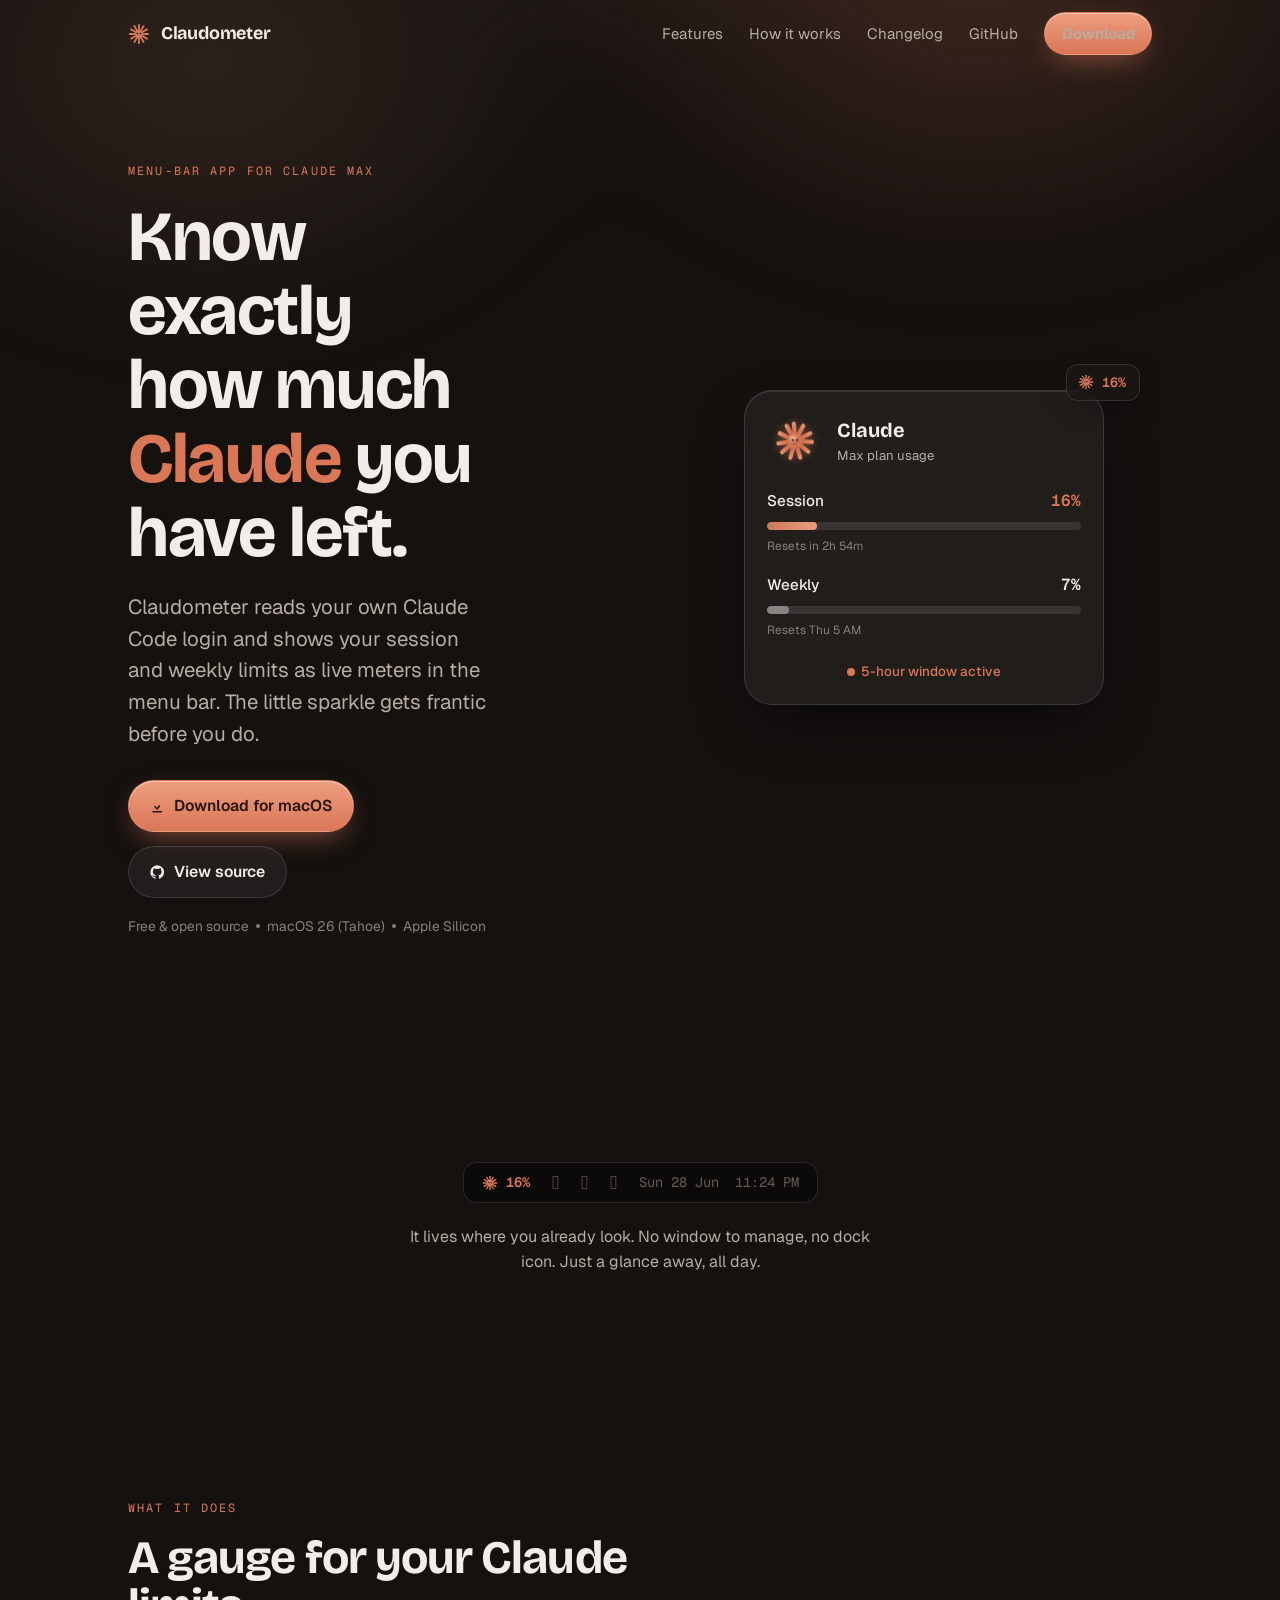
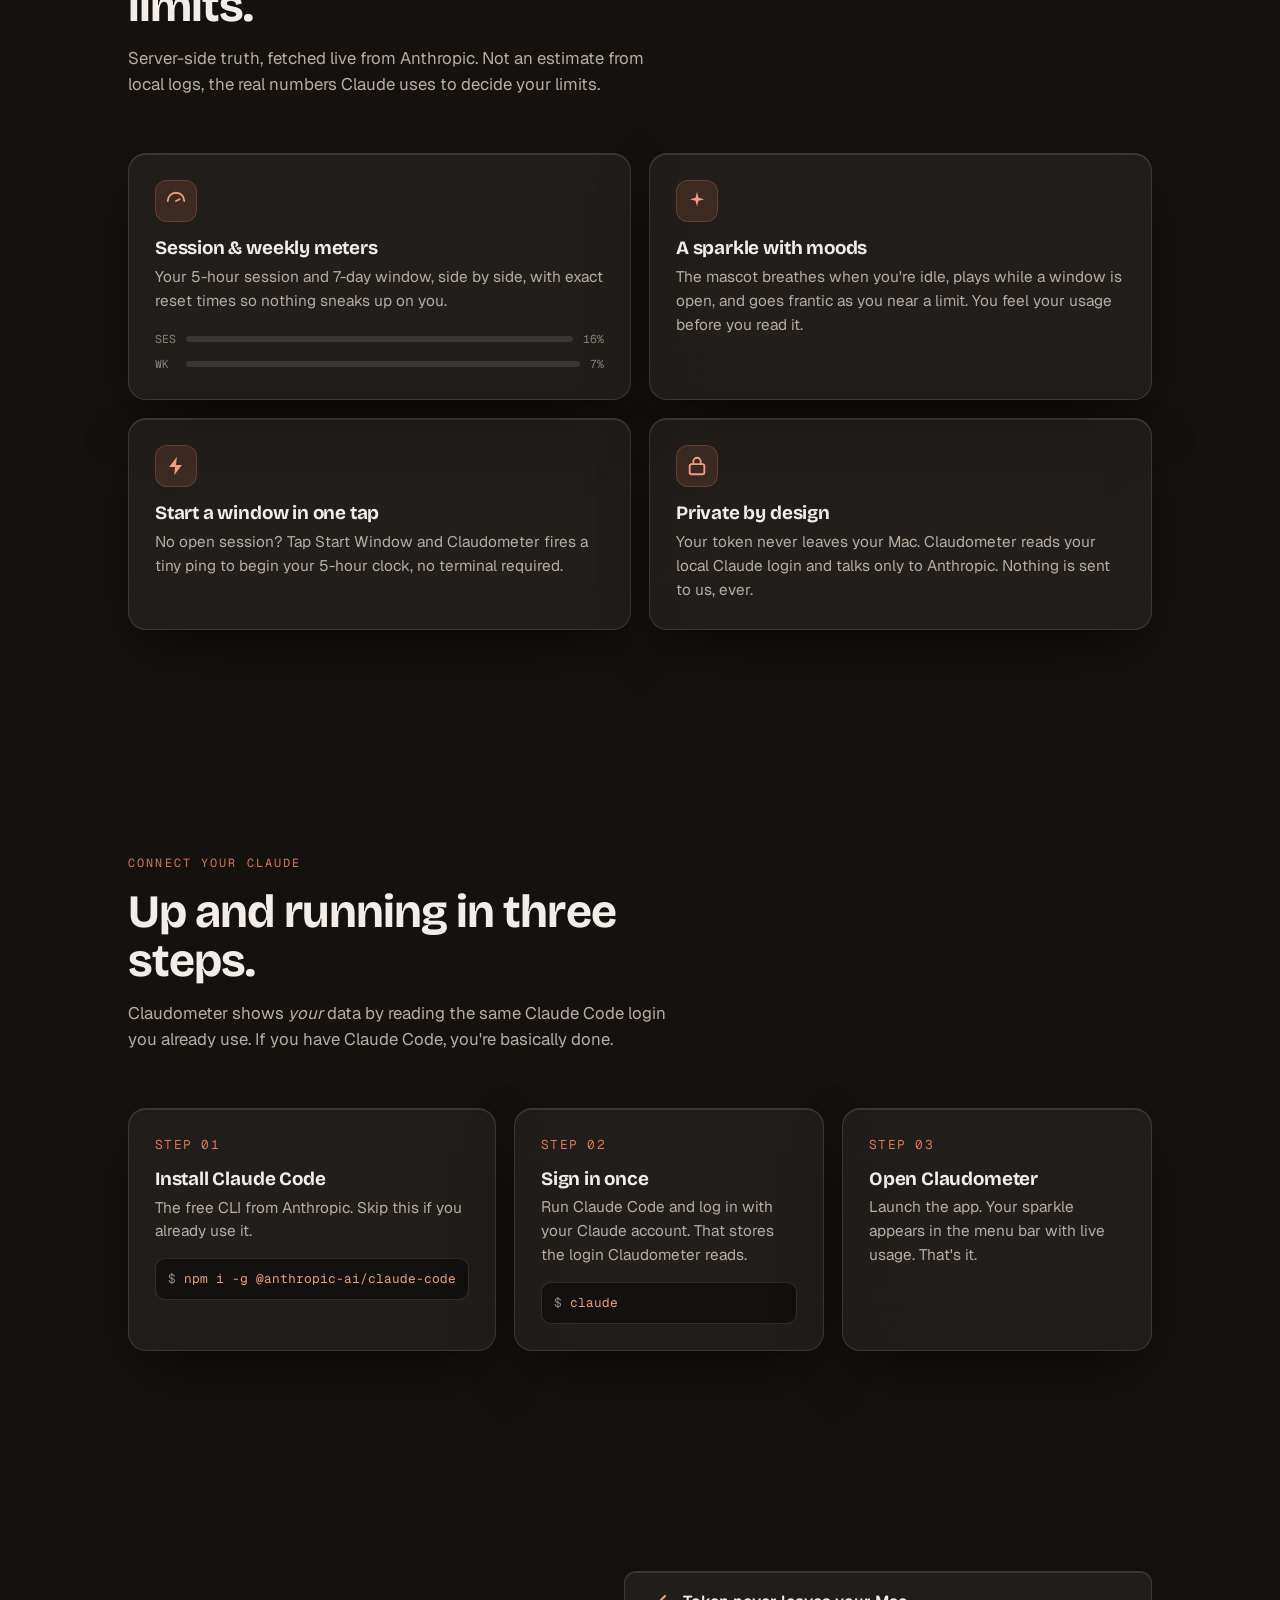
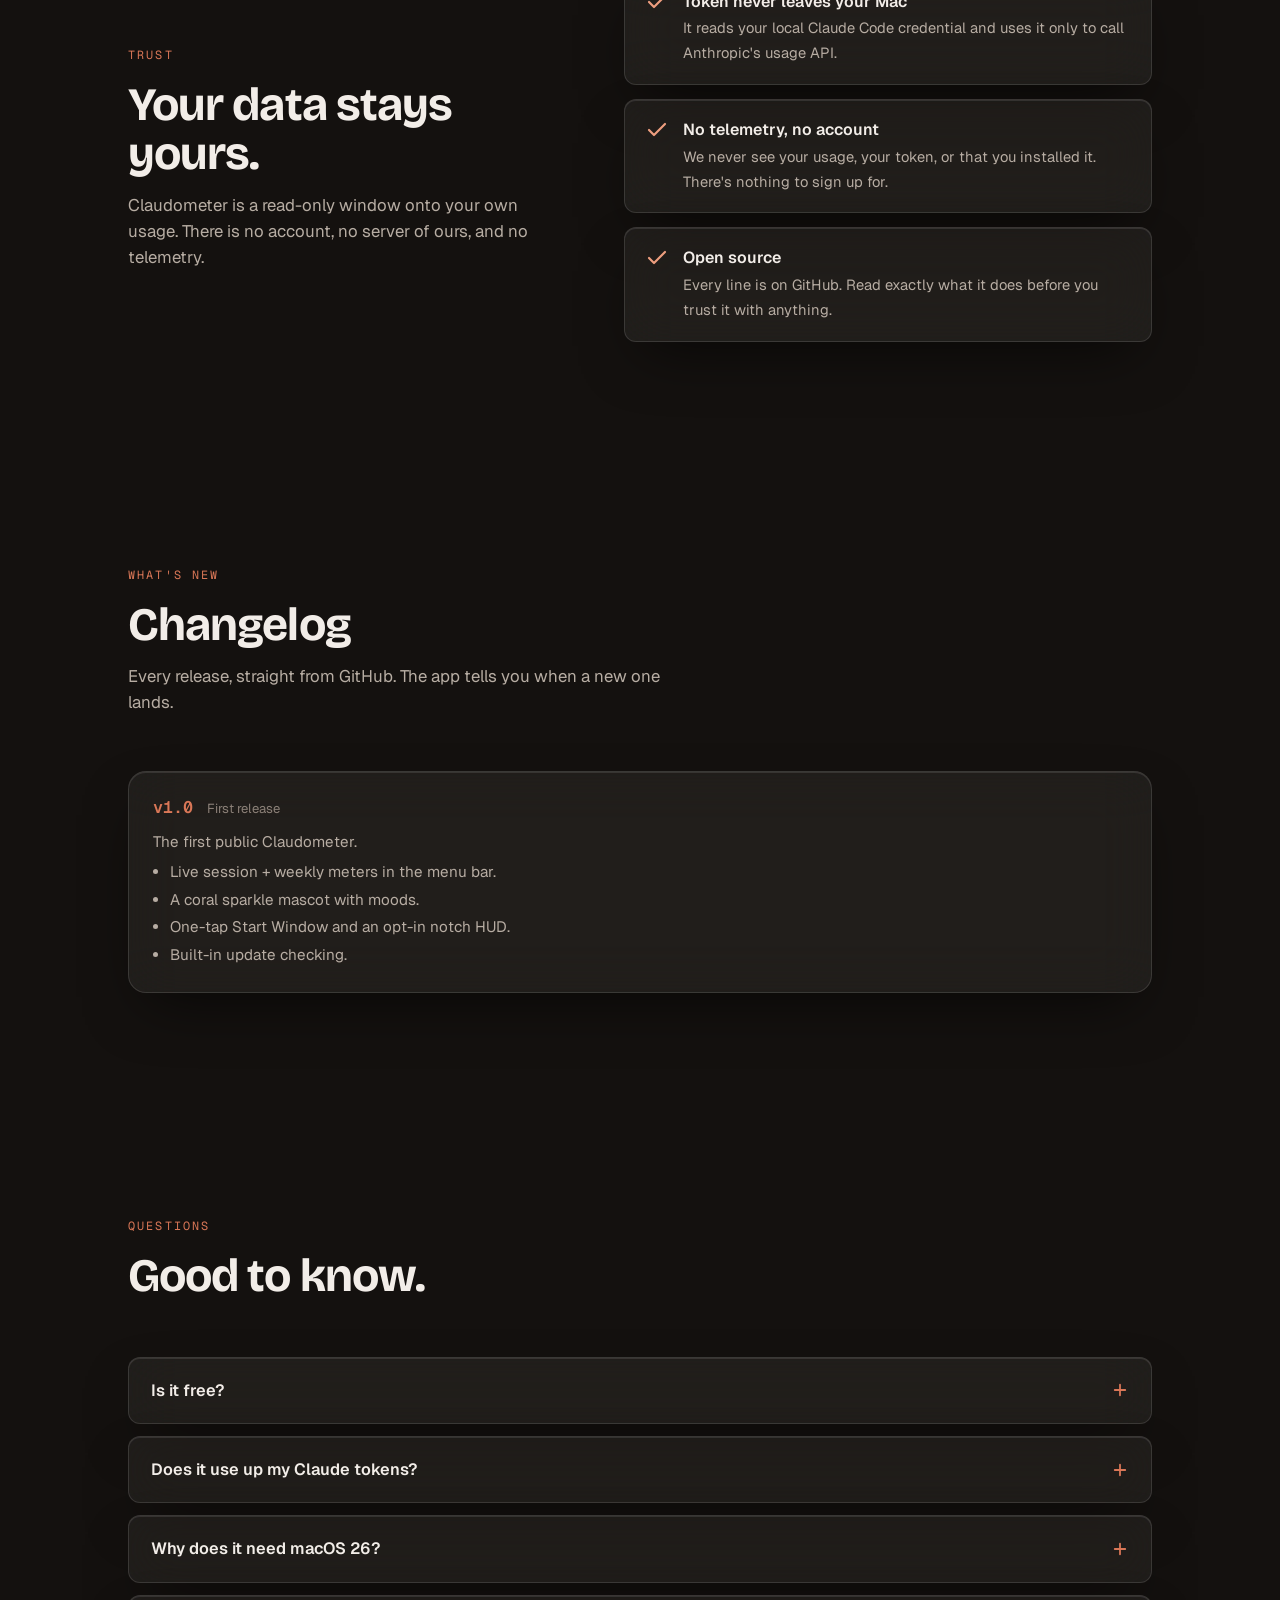
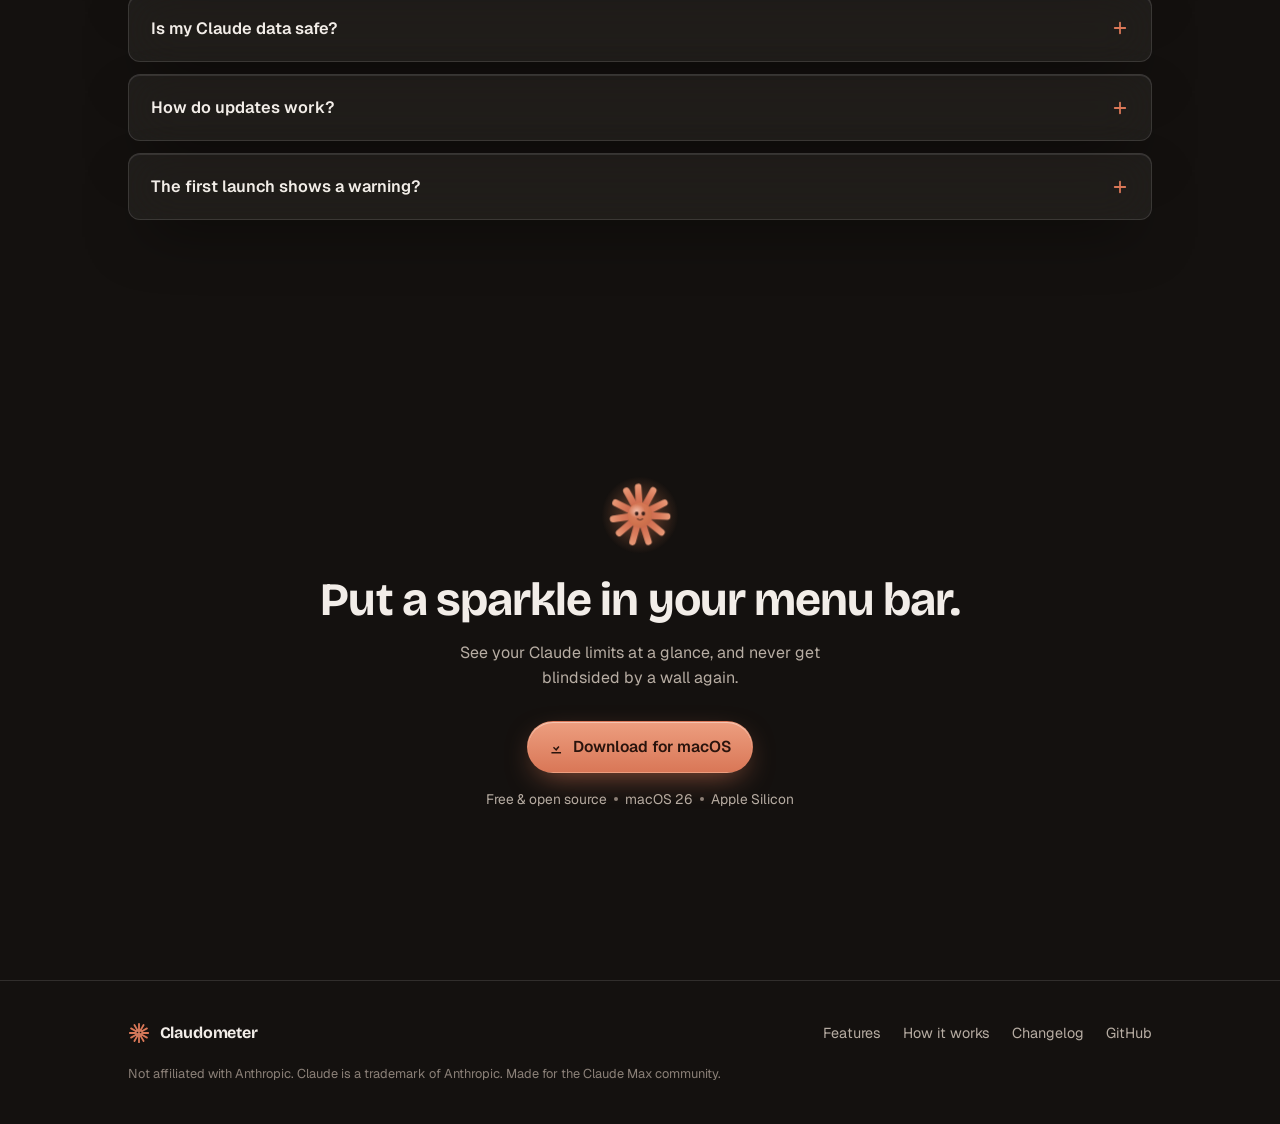
==== web/index.html @ 45d17abb "Rename to Claudometer + add ship pipeline, onboarding, updater, landing page Make the app shareable " ====
<!DOCTYPE html>
<html lang="en">
<head>
<meta charset="UTF-8" />
<meta name="viewport" content="width=device-width, initial-scale=1.0" />
<script>document.documentElement.classList.add('js');</script>
<title>Claudometer — your Claude usage, in the menu bar</title>
<meta name="description" content="Claudometer is a tiny macOS menu-bar app that shows your own Claude Max usage as live session and weekly meters, fronted by a friendly sparkle. Free and open source." />
<meta property="og:title" content="Claudometer — your Claude usage, in the menu bar" />
<meta property="og:description" content="A live gauge for your Claude Max limits, right in the menu bar. The little sparkle gets frantic before you do." />
<meta property="og:type" content="website" />
<meta name="theme-color" content="#14110f" />
<link rel="icon" href="favicon.svg" type="image/svg+xml" />
<link rel="preconnect" href="https://fonts.googleapis.com" />
<link rel="preconnect" href="https://fonts.gstatic.com" crossorigin />
<link href="https://fonts.googleapis.com/css2?family=Bricolage+Grotesque:opsz,wght@12..96,600;12..96,700;12..96,800&family=Geist:wght@400;500;600&family=Geist+Mono:wght@400;500;600&display=swap" rel="stylesheet" />
<link rel="stylesheet" href="styles.css" />
</head>
<body>

<!-- Sunburst mark, reused for brand + chips -->
<svg width="0" height="0" style="position:absolute" aria-hidden="true">
  <symbol id="spark" viewBox="0 0 24 24">
    <g stroke="#d97757" stroke-width="2" stroke-linecap="round">
      <line x1="16.2" y1="12" x2="22" y2="12"/><line x1="15.64" y1="14.1" x2="20.66" y2="17"/>
      <line x1="14.1" y1="15.64" x2="17" y2="20.66"/><line x1="12" y1="16.2" x2="12" y2="22"/>
      <line x1="9.9" y1="15.64" x2="7" y2="20.66"/><line x1="8.36" y1="14.1" x2="3.34" y2="17"/>
      <line x1="7.8" y1="12" x2="2" y2="12"/><line x1="8.36" y1="9.9" x2="3.34" y2="7"/>
      <line x1="9.9" y1="8.36" x2="7" y2="3.34"/><line x1="12" y1="7.8" x2="12" y2="2"/>
      <line x1="14.1" y1="8.36" x2="17" y2="3.34"/><line x1="15.64" y1="9.9" x2="20.66" y2="7"/>
    </g>
    <circle cx="12" cy="12" r="4.6" fill="#cc785c"/>
    <circle cx="10.3" cy="11.5" r="0.9" fill="#1a0f0a"/>
    <circle cx="13.7" cy="11.5" r="0.9" fill="#1a0f0a"/>
  </symbol>
</svg>

<div class="aurora" aria-hidden="true"></div>

<!-- ======================= NAV ======================= -->
<nav class="nav" id="nav">
  <div class="wrap">
    <a class="brand" href="#top"><svg class="spark"><use href="#spark"/></svg> Claudometer</a>
    <div class="nav-links">
      <a href="#features">Features</a>
      <a href="#connect">How it works</a>
      <a href="#changelog">Changelog</a>
      <a href="https://github.com/byosamah/claudometer">GitHub</a>
      <a class="btn btn-primary nav-cta" href="https://github.com/byosamah/claudometer/releases/latest/download/Claudometer.dmg">Download</a>
    </div>
  </div>
</nav>

<!-- ======================= HERO ======================= -->
<header class="hero" id="top">
  <div class="wrap">
    <div class="hero-copy">
      <span class="eyebrow">Menu-bar app for Claude Max</span>
      <h1>Know exactly how much <span class="accent">Claude</span> you have left.</h1>
      <p class="lead">Claudometer reads your own Claude Code login and shows your session and weekly limits as live meters in the menu bar. The little sparkle gets frantic before you do.</p>
      <div class="cta-row">
        <a class="btn btn-primary" href="https://github.com/byosamah/claudometer/releases/latest/download/Claudometer.dmg">
          <svg viewBox="0 0 24 24" fill="currentColor"><path d="M12 3v10.6l3.3-3.3 1.4 1.4L12 17.4l-4.7-4.7 1.4-1.4 3.3 3.3V3h2zM5 19h14v2H5z"/></svg>
          Download for macOS
        </a>
        <a class="btn btn-ghost" href="https://github.com/byosamah/claudometer">
          <svg viewBox="0 0 24 24" fill="currentColor"><path d="M12 2a10 10 0 00-3.16 19.49c.5.09.68-.22.68-.48v-1.7c-2.78.6-3.37-1.34-3.37-1.34-.45-1.16-1.11-1.47-1.11-1.47-.91-.62.07-.6.07-.6 1 .07 1.53 1.03 1.53 1.03.9 1.53 2.36 1.09 2.94.83.09-.65.35-1.09.63-1.34-2.22-.25-4.55-1.11-4.55-4.94 0-1.09.39-1.98 1.03-2.68-.1-.25-.45-1.27.1-2.65 0 0 .84-.27 2.75 1.02a9.5 9.5 0 015 0c1.91-1.29 2.75-1.02 2.75-1.02.55 1.38.2 2.4.1 2.65.64.7 1.03 1.59 1.03 2.68 0 3.84-2.34 4.69-4.57 4.94.36.31.68.92.68 1.85v2.74c0 .27.18.58.69.48A10 10 0 0012 2z"/></svg>
          View source
        </a>
      </div>
      <p class="req">Free &amp; open source <span class="dot"></span> macOS 26 (Tahoe) <span class="dot"></span> Apple Silicon</p>
    </div>

    <div class="hero-stage">
      <div class="menubar-chip">
        <svg class="spark"><use href="#spark"/></svg><span class="pct">16%</span>
      </div>
      <div class="panel glass" id="heroPanel">
        <div class="panel-head">
          <iframe class="mascot-frame" src="mascot.html" title="Claudometer mascot" scrolling="no" tabindex="-1"></iframe>
          <div>
            <div class="title">Claude</div>
            <div class="sub">Max plan usage</div>
          </div>
        </div>

        <div class="meter">
          <div class="meter-top"><span class="label">Session</span><span class="val coral tabular" data-count="16">0%</span></div>
          <div class="track"><div class="fill coral" data-fill="16"></div></div>
          <div class="reset">Resets in 2h 54m</div>
        </div>

        <div class="meter">
          <div class="meter-top"><span class="label">Weekly</span><span class="val tabular" data-count="7">0%</span></div>
          <div class="track"><div class="fill dim" data-fill="7"></div></div>
          <div class="reset">Resets Thu 5 AM</div>
        </div>

        <div class="window-active"><span class="pulse"></span> 5-hour window active</div>
      </div>
    </div>
  </div>
</header>

<!-- ======================= MENU-BAR SHOWCASE ======================= -->
<section class="band showcase">
  <div class="wrap reveal">
    <div class="fake-menubar">
      <span class="me"><svg class="spark"><use href="#spark"/></svg><span class="pct">16%</span></span>
      <span class="sysicon">􀙇</span><span class="sysicon">􀊥</span><span class="sysicon">􀋨</span><span class="sysicon">Sun 28 Jun&nbsp; 11:24 PM</span>
    </div>
    <p class="caption">It lives where you already look. No window to manage, no dock icon. Just a glance away, all day.</p>
  </div>
</section>

<!-- ======================= FEATURES ======================= -->
<section class="band" id="features">
  <div class="wrap">
    <div class="band-head reveal">
      <span class="eyebrow">What it does</span>
      <h2>A gauge for your Claude limits.</h2>
      <p>Server-side truth, fetched live from Anthropic. Not an estimate from local logs, the real numbers Claude uses to decide your limits.</p>
    </div>
    <div class="features-grid">
      <div class="feature glass reveal">
        <div class="ic"><svg viewBox="0 0 24 24" fill="none" stroke="currentColor" stroke-width="2" stroke-linecap="round"><path d="M3 12a9 9 0 1118 0"/><path d="M12 12l4-2"/></svg></div>
        <h3>Session &amp; weekly meters</h3>
        <p>Your 5-hour session and 7-day window, side by side, with exact reset times so nothing sneaks up on you.</p>
        <div class="mini-meters">
          <div class="mini-row"><span>SES</span><span class="mini-track"><span class="mini-fill" data-fill="16" style="background:linear-gradient(90deg,var(--coral),var(--peach))"></span></span><span>16%</span></div>
          <div class="mini-row"><span>WK&nbsp;</span><span class="mini-track"><span class="mini-fill" data-fill="7" style="background:rgba(255,255,255,0.4)"></span></span><span>7%</span></div>
        </div>
      </div>

      <div class="feature glass reveal">
        <div class="ic"><svg viewBox="0 0 24 24" fill="currentColor"><path d="M12 2l1.6 6.4L20 10l-6.4 1.6L12 18l-1.6-6.4L4 10l6.4-1.6z"/></svg></div>
        <h3>A sparkle with moods</h3>
        <p>The mascot breathes when you're idle, plays while a window is open, and goes frantic as you near a limit. You feel your usage before you read it.</p>
      </div>

      <div class="feature glass reveal">
        <div class="ic"><svg viewBox="0 0 24 24" fill="currentColor"><path d="M13 2L4.5 13H11l-1 9 8.5-11H12z"/></svg></div>
        <h3>Start a window in one tap</h3>
        <p>No open session? Tap Start Window and Claudometer fires a tiny ping to begin your 5-hour clock, no terminal required.</p>
      </div>

      <div class="feature glass reveal">
        <div class="ic"><svg viewBox="0 0 24 24" fill="none" stroke="currentColor" stroke-width="2" stroke-linecap="round" stroke-linejoin="round"><rect x="4" y="10" width="16" height="11" rx="2"/><path d="M8 10V7a4 4 0 018 0v3"/></svg></div>
        <h3>Private by design</h3>
        <p>Your token never leaves your Mac. Claudometer reads your local Claude login and talks only to Anthropic. Nothing is sent to us, ever.</p>
      </div>
    </div>
  </div>
</section>

<!-- ======================= HOW TO CONNECT ======================= -->
<section class="band" id="connect">
  <div class="wrap">
    <div class="band-head reveal">
      <span class="eyebrow">Connect your Claude</span>
      <h2>Up and running in three steps.</h2>
      <p>Claudometer shows <em>your</em> data by reading the same Claude Code login you already use. If you have Claude Code, you're basically done.</p>
    </div>
    <div class="steps">
      <div class="step glass reveal">
        <div class="num">STEP 01</div>
        <h3>Install Claude Code</h3>
        <p>The free CLI from Anthropic. Skip this if you already use it.</p>
        <code class="cmd"><span class="prompt">$ </span>npm i -g @anthropic-ai/claude-code</code>
      </div>
      <div class="step glass reveal">
        <div class="num">STEP 02</div>
        <h3>Sign in once</h3>
        <p>Run Claude Code and log in with your Claude account. That stores the login Claudometer reads.</p>
        <code class="cmd"><span class="prompt">$ </span>claude</code>
      </div>
      <div class="step glass reveal">
        <div class="num">STEP 03</div>
        <h3>Open Claudometer</h3>
        <p>Launch the app. Your sparkle appears in the menu bar with live usage. That's it.</p>
      </div>
    </div>
  </div>
</section>

<!-- ======================= PRIVACY ======================= -->
<section class="band privacy">
  <div class="wrap">
    <div class="band-head reveal" style="margin-bottom:0">
      <span class="eyebrow">Trust</span>
      <h2>Your data stays yours.</h2>
      <p>Claudometer is a read-only window onto your own usage. There is no account, no server of ours, and no telemetry.</p>
    </div>
    <div class="privacy-facts reveal">
      <div class="fact glass">
        <svg class="check" viewBox="0 0 24 24" fill="none" stroke="currentColor" stroke-width="2.2" stroke-linecap="round" stroke-linejoin="round"><path d="M20 6L9 17l-5-5"/></svg>
        <div><strong>Token never leaves your Mac</strong><span>It reads your local Claude Code credential and uses it only to call Anthropic's usage API.</span></div>
      </div>
      <div class="fact glass">
        <svg class="check" viewBox="0 0 24 24" fill="none" stroke="currentColor" stroke-width="2.2" stroke-linecap="round" stroke-linejoin="round"><path d="M20 6L9 17l-5-5"/></svg>
        <div><strong>No telemetry, no account</strong><span>We never see your usage, your token, or that you installed it. There's nothing to sign up for.</span></div>
      </div>
      <div class="fact glass">
        <svg class="check" viewBox="0 0 24 24" fill="none" stroke="currentColor" stroke-width="2.2" stroke-linecap="round" stroke-linejoin="round"><path d="M20 6L9 17l-5-5"/></svg>
        <div><strong>Open source</strong><span>Every line is on GitHub. Read exactly what it does before you trust it with anything.</span></div>
      </div>
    </div>
  </div>
</section>

<!-- ======================= CHANGELOG ======================= -->
<section class="band" id="changelog">
  <div class="wrap">
    <div class="band-head reveal">
      <span class="eyebrow">What's new</span>
      <h2>Changelog</h2>
      <p>Every release, straight from GitHub. The app tells you when a new one lands.</p>
    </div>
    <div class="changelog-list reveal" id="changelog-list">
      <!-- Populated from the GitHub Releases API; static fallback below. -->
      <div class="release glass">
        <div class="release-top"><span class="tag">v1.0</span><span class="date">First release</span></div>
        <div class="body">
          The first public Claudometer.
          <ul>
            <li>Live session + weekly meters in the menu bar.</li>
            <li>A coral sparkle mascot with moods.</li>
            <li>One-tap Start Window and an opt-in notch HUD.</li>
            <li>Built-in update checking.</li>
          </ul>
        </div>
      </div>
    </div>
  </div>
</section>

<!-- ======================= FAQ ======================= -->
<section class="band">
  <div class="wrap">
    <div class="band-head reveal">
      <span class="eyebrow">Questions</span>
      <h2>Good to know.</h2>
    </div>
    <div class="faq-list reveal">
      <details class="faq glass"><summary>Is it free?<svg class="plus" viewBox="0 0 24 24" fill="none" stroke="currentColor" stroke-width="2.4" stroke-linecap="round"><path d="M12 5v14M5 12h14"/></svg></summary><div class="ans">Yes. Claudometer is free and open source. You only need an active Claude Max plan to have usage worth watching.</div></details>
      <details class="faq glass"><summary>Does it use up my Claude tokens?<svg class="plus" viewBox="0 0 24 24" fill="none" stroke="currentColor" stroke-width="2.4" stroke-linecap="round"><path d="M12 5v14M5 12h14"/></svg></summary><div class="ans">No. Reading your usage costs nothing. The optional Start Window button sends one tiny <code>haiku</code> ping to open a session, and that's the only time it touches your quota, only when you ask.</div></details>
      <details class="faq glass"><summary>Why does it need macOS 26?<svg class="plus" viewBox="0 0 24 24" fill="none" stroke="currentColor" stroke-width="2.4" stroke-linecap="round"><path d="M12 5v14M5 12h14"/></svg></summary><div class="ans">The interface is built on Tahoe's Liquid Glass. That material only exists on macOS 26 and newer, on Apple Silicon.</div></details>
      <details class="faq glass"><summary>Is my Claude data safe?<svg class="plus" viewBox="0 0 24 24" fill="none" stroke="currentColor" stroke-width="2.4" stroke-linecap="round"><path d="M12 5v14M5 12h14"/></svg></summary><div class="ans">Your token stays on your Mac and is used only to call Anthropic's own usage API. Claudometer has no server and collects nothing. The source is public so you can verify it.</div></details>
      <details class="faq glass"><summary>How do updates work?<svg class="plus" viewBox="0 0 24 24" fill="none" stroke="currentColor" stroke-width="2.4" stroke-linecap="round"><path d="M12 5v14M5 12h14"/></svg></summary><div class="ans">The app checks for a newer version on launch and from its menu. When one is out, it shows "Update available" and links you here to download it.</div></details>
      <details class="faq glass"><summary>The first launch shows a warning?<svg class="plus" viewBox="0 0 24 24" fill="none" stroke="currentColor" stroke-width="2.4" stroke-linecap="round"><path d="M12 5v14M5 12h14"/></svg></summary><div class="ans">During early access the build isn't notarized yet, so macOS asks you to confirm. Right-click the app and choose <code>Open</code> once, and you're set. Signed builds are coming.</div></details>
    </div>
  </div>
</section>

<!-- ======================= FINAL CTA ======================= -->
<section class="final">
  <div class="wrap reveal">
    <iframe class="mascot-frame" src="mascot.html" title="Claudometer mascot" scrolling="no" tabindex="-1"></iframe>
    <h2>Put a sparkle in your menu bar.</h2>
    <p>See your Claude limits at a glance, and never get blindsided by a wall again.</p>
    <a class="btn btn-primary" href="https://github.com/byosamah/claudometer/releases/latest/download/Claudometer.dmg">
      <svg viewBox="0 0 24 24" fill="currentColor"><path d="M12 3v10.6l3.3-3.3 1.4 1.4L12 17.4l-4.7-4.7 1.4-1.4 3.3 3.3V3h2zM5 19h14v2H5z"/></svg>
      Download for macOS
    </a>
    <p class="req" style="justify-content:center;margin-top:16px">Free &amp; open source <span class="dot"></span> macOS 26 <span class="dot"></span> Apple Silicon</p>
  </div>
</section>

<!-- ======================= FOOTER ======================= -->
<footer class="footer">
  <div class="wrap">
    <a class="brand" href="#top"><svg class="spark"><use href="#spark"/></svg> Claudometer</a>
    <div class="footer-links">
      <a href="#features">Features</a>
      <a href="#connect">How it works</a>
      <a href="#changelog">Changelog</a>
      <a href="https://github.com/byosamah/claudometer">GitHub</a>
    </div>
    <p class="note">Not affiliated with Anthropic. Claude is a trademark of Anthropic. Made for the Claude Max community.</p>
  </div>
</footer>

<script src="vendor/gsap.min.js"></script>
<script src="main.js"></script>
</body>
</html>
---- web/styles.css ----
/* ============================================================================
   Claudometer landing page
   Dark Liquid Glass. Warm charcoal base + coral aurora. The product's own
   material (frosted glass) and mascot, on the web.
   ========================================================================== */

:root {
  /* Color: warm charcoal, NOT pure black, with the app's coral severity ramp. */
  --ink:        #14110f;   /* base */
  --ink-1:      #1b1714;   /* raised */
  --ink-2:      #241e1a;   /* raised-er */
  --coral:      #cc785c;   /* brand body color */
  --coral-bright:#d97757;
  --peach:      #ed9e7f;   /* glow highlight */
  --amber:      #e8a33e;   /* severity warn */
  --red:        #d94a3f;   /* severity danger */
  --paper:      #f2ede8;   /* primary text on dark */
  --paper-dim:  #b7ada3;   /* secondary text */
  --paper-faint:#8b8078;   /* tertiary text */

  /* Glass */
  --glass-bg:     rgba(255, 255, 255, 0.055);
  --glass-bg-2:   rgba(255, 255, 255, 0.085);
  --glass-stroke: rgba(255, 255, 255, 0.12);
  --glass-stroke-strong: rgba(255, 255, 255, 0.20);
  --glass-shadow: 0 24px 60px -20px rgba(0, 0, 0, 0.65);

  /* Type */
  --display: "Bricolage Grotesque", -apple-system, system-ui, sans-serif;
  --body: -apple-system, "Geist", system-ui, "Segoe UI", sans-serif;
  --mono: "Geist Mono", ui-monospace, "SF Mono", "JetBrains Mono", monospace;

  --radius-lg: 28px;
  --radius-md: 18px;
  --radius-sm: 12px;

  --maxw: 1120px;
  --gutter: clamp(20px, 5vw, 48px);
}

* { box-sizing: border-box; margin: 0; padding: 0; }

html { scroll-behavior: smooth; -webkit-text-size-adjust: 100%; }
@media (prefers-reduced-motion: reduce) {
  html { scroll-behavior: auto; }
  *, *::before, *::after { animation-duration: 0.001ms !important; animation-iteration-count: 1 !important; transition-duration: 0.001ms !important; }
}

body {
  font-family: var(--body);
  background: var(--ink);
  color: var(--paper);
  line-height: 1.55;
  -webkit-font-smoothing: antialiased;
  text-rendering: optimizeLegibility;
  overflow-x: hidden;
}

/* The ambient coral aurora that warms the whole dark canvas. */
.aurora {
  position: fixed;
  inset: -20% -10% auto -10%;
  height: 90vh;
  z-index: 0;
  pointer-events: none;
  filter: blur(60px);
  opacity: 0.55;
  background:
    radial-gradient(40% 55% at 72% 18%, rgba(217, 119, 87, 0.42), transparent 70%),
    radial-gradient(36% 48% at 22% 30%, rgba(237, 158, 127, 0.26), transparent 72%),
    radial-gradient(30% 40% at 50% 0%, rgba(204, 120, 92, 0.30), transparent 70%);
  animation: drift 22s ease-in-out infinite alternate;
}
@keyframes drift {
  from { transform: translate3d(-2%, 0, 0) scale(1); }
  to   { transform: translate3d(3%, 2%, 0) scale(1.08); }
}

a { color: inherit; text-decoration: none; }

.wrap { width: 100%; max-width: var(--maxw); margin-inline: auto; padding-inline: var(--gutter); position: relative; z-index: 1; }

/* ---- Glass primitive ---------------------------------------------------- */
.glass {
  background: var(--glass-bg);
  border: 1px solid var(--glass-stroke);
  border-radius: var(--radius-md);
  backdrop-filter: blur(26px) saturate(1.5);
  -webkit-backdrop-filter: blur(26px) saturate(1.5);
  box-shadow: var(--glass-shadow), inset 0 1px 0 rgba(255, 255, 255, 0.10);
}

/* ---- Type scale --------------------------------------------------------- */
.eyebrow {
  font-family: var(--mono);
  font-size: 0.74rem;
  letter-spacing: 0.18em;
  text-transform: uppercase;
  color: var(--coral-bright);
}
h1, h2, h3 { font-family: var(--display); font-weight: 700; line-height: 1.05; letter-spacing: -0.02em; }
h1 { font-size: clamp(2.5rem, 6vw, 4.4rem); }
h2 { font-size: clamp(1.9rem, 4vw, 2.9rem); }
h3 { font-size: 1.18rem; letter-spacing: -0.01em; }
.lead { font-size: clamp(1.05rem, 1.6vw, 1.28rem); color: var(--paper-dim); }
.mono { font-family: var(--mono); }
.tabular { font-variant-numeric: tabular-nums; }

/* ---- Buttons ------------------------------------------------------------ */
.btn {
  display: inline-flex; align-items: center; gap: 0.55em;
  font-family: var(--body); font-weight: 600; font-size: 0.98rem;
  padding: 0.82em 1.3em; border-radius: 999px;
  border: 1px solid transparent; cursor: pointer;
  transition: transform 0.18s ease, box-shadow 0.25s ease, background 0.2s ease, border-color 0.2s ease;
  will-change: transform;
}
.btn:focus-visible { outline: 2px solid var(--peach); outline-offset: 3px; }
.btn-primary {
  color: #2a140d;
  background: linear-gradient(180deg, var(--peach), var(--coral-bright));
  box-shadow: 0 10px 30px -10px rgba(217, 119, 87, 0.7), inset 0 1px 0 rgba(255,255,255,0.4);
}
.btn-primary:hover { transform: translateY(-2px); box-shadow: 0 16px 40px -12px rgba(217, 119, 87, 0.85), inset 0 1px 0 rgba(255,255,255,0.5); }
.btn-ghost {
  color: var(--paper);
  background: var(--glass-bg);
  border-color: var(--glass-stroke);
  backdrop-filter: blur(16px);
  -webkit-backdrop-filter: blur(16px);
}
.btn-ghost:hover { transform: translateY(-2px); border-color: var(--glass-stroke-strong); background: var(--glass-bg-2); }
.btn svg { width: 1.05em; height: 1.05em; }

/* ---- Nav ---------------------------------------------------------------- */
.nav {
  position: sticky; top: 0; z-index: 50;
  padding-block: 12px;
  transition: background 0.3s ease, border-color 0.3s ease;
  border-bottom: 1px solid transparent;
}
.nav.scrolled {
  background: rgba(20, 17, 15, 0.6);
  backdrop-filter: blur(18px) saturate(1.4);
  -webkit-backdrop-filter: blur(18px) saturate(1.4);
  border-bottom-color: var(--glass-stroke);
}
.nav .wrap { display: flex; align-items: center; justify-content: space-between; gap: 16px; }
.brand { display: inline-flex; align-items: center; gap: 0.6em; font-family: var(--display); font-weight: 700; font-size: 1.12rem; letter-spacing: -0.01em; }
.brand .spark { width: 22px; height: 22px; }
.nav-links { display: flex; align-items: center; gap: 26px; }
.nav-links a { color: var(--paper-dim); font-size: 0.94rem; transition: color 0.2s ease; }
.nav-links a:hover { color: var(--paper); }
.nav-cta { padding: 0.6em 1.1em; font-size: 0.9rem; }
@media (max-width: 760px) { .nav-links a:not(.nav-cta) { display: none; } }

/* ---- Hero --------------------------------------------------------------- */
.hero { padding-top: clamp(40px, 8vw, 90px); padding-bottom: clamp(60px, 9vw, 120px); }
.hero .wrap { display: grid; grid-template-columns: 1.05fr 0.95fr; gap: clamp(32px, 5vw, 72px); align-items: center; }
.hero-copy { max-width: 33ch; }
.hero h1 { margin: 18px 0 20px; }
.hero h1 .accent { color: var(--coral-bright); }
.hero .lead { margin-bottom: 30px; }
.cta-row { display: flex; flex-wrap: wrap; gap: 14px; margin-bottom: 18px; }
.req { font-size: 0.86rem; color: var(--paper-faint); display: flex; align-items: center; gap: 0.5em; flex-wrap: wrap; }
.req .dot { width: 4px; height: 4px; border-radius: 50%; background: var(--paper-faint); display: inline-block; }

@media (max-width: 880px) {
  .hero .wrap { grid-template-columns: 1fr; }
  .hero-copy { max-width: none; }
  .hero-stage { order: -1; }
}

/* ---- The hero glass panel (a faithful replica of the app) --------------- */
.hero-stage { position: relative; display: flex; justify-content: center; }

.menubar-chip {
  position: absolute; top: -26px; right: 12px; z-index: 3;
  display: inline-flex; align-items: center; gap: 8px;
  padding: 7px 13px 7px 11px; border-radius: 12px;
  font-family: var(--mono); font-size: 0.84rem; font-weight: 600;
  background: rgba(28, 23, 20, 0.7);
  border: 1px solid var(--glass-stroke);
  backdrop-filter: blur(16px); -webkit-backdrop-filter: blur(16px);
  box-shadow: 0 10px 30px -12px rgba(0,0,0,0.7);
}
.menubar-chip .spark { width: 16px; height: 16px; }
.menubar-chip .pct { color: var(--coral-bright); }

.panel {
  width: min(360px, 100%);
  padding: 22px;
  border-radius: var(--radius-lg);
  position: relative;
}
.panel-head { display: flex; align-items: center; gap: 14px; margin-bottom: 20px; }
.mascot-frame { width: 56px; height: 56px; border: 0; flex: none; }
.panel-head .title { font-family: var(--display); font-weight: 700; font-size: 1.25rem; }
.panel-head .sub { font-size: 0.82rem; color: var(--paper-dim); }

.meter { margin-bottom: 18px; }
.meter-top { display: flex; justify-content: space-between; align-items: baseline; margin-bottom: 8px; }
.meter-top .label { font-size: 0.95rem; font-weight: 500; }
.meter-top .val { font-family: var(--mono); font-weight: 600; font-variant-numeric: tabular-nums; }
.meter-top .val.coral { color: var(--coral-bright); }
.track { height: 8px; border-radius: 999px; background: rgba(255,255,255,0.10); overflow: hidden; }
.fill { height: 100%; border-radius: 999px; width: 0; transition: width 1.1s cubic-bezier(0.16, 1, 0.3, 1); }
.fill.coral { background: linear-gradient(90deg, var(--coral), var(--peach)); }
.fill.dim { background: rgba(255,255,255,0.4); }
.reset { font-size: 0.74rem; color: var(--paper-faint); margin-top: 7px; }
.window-active { display: flex; align-items: center; justify-content: center; gap: 0.5em; font-size: 0.84rem; color: var(--coral-bright); font-weight: 500; padding-top: 4px; }
.window-active .pulse { width: 8px; height: 8px; border-radius: 50%; background: var(--coral-bright); box-shadow: 0 0 0 0 rgba(217,119,87,0.6); animation: pulse 2s infinite; }
@keyframes pulse { 0% { box-shadow: 0 0 0 0 rgba(217,119,87,0.5);} 70%{ box-shadow: 0 0 0 9px rgba(217,119,87,0);} 100%{ box-shadow:0 0 0 0 rgba(217,119,87,0);} }

/* ---- Section scaffolding ----------------------------------------------- */
section { position: relative; z-index: 1; }
.band { padding-block: clamp(56px, 9vw, 110px); }
.band-head { max-width: 50ch; margin-bottom: clamp(34px, 5vw, 56px); }
.band-head h2 { margin: 14px 0 14px; }
.band-head p { color: var(--paper-dim); font-size: 1.05rem; }

/* Reveal animation hook. Progressive enhancement: content is visible by
   default and only starts hidden when JS is active (html.js), so a GSAP/JS
   failure can never strand a section blank. JS adds .in to reveal it. */
.reveal { transition: opacity 0.7s ease, transform 0.7s cubic-bezier(0.16,1,0.3,1); }
.js .reveal { opacity: 0; transform: translateY(24px); }
.js .reveal.in { opacity: 1; transform: none; }

/* ---- Menu-bar showcase band -------------------------------------------- */
.showcase { text-align: center; }
.fake-menubar {
  display: inline-flex; align-items: center; gap: 22px;
  margin: 0 auto; padding: 9px 18px; border-radius: 14px;
  background: rgba(10, 8, 7, 0.75);
  border: 1px solid var(--glass-stroke);
  backdrop-filter: blur(14px); -webkit-backdrop-filter: blur(14px);
  font-family: var(--mono); font-size: 0.86rem; color: var(--paper-dim);
}
.fake-menubar .me { display: inline-flex; align-items: center; gap: 8px; color: var(--paper); }
.fake-menubar .me .spark { width: 16px; height: 16px; }
.fake-menubar .me .pct { color: var(--coral-bright); font-weight: 600; }
.fake-menubar .sysicon { opacity: 0.5; }
.showcase .caption { margin-top: 22px; color: var(--paper-dim); max-width: 44ch; margin-inline: auto; }

/* ---- Features grid ------------------------------------------------------ */
.features-grid { display: grid; grid-template-columns: repeat(2, 1fr); gap: 18px; }
@media (max-width: 720px) { .features-grid { grid-template-columns: 1fr; } }
.feature { padding: 26px; border-radius: var(--radius-md); }
.feature .ic { width: 42px; height: 42px; border-radius: 12px; display: grid; place-items: center; margin-bottom: 16px;
  background: rgba(217,119,87,0.14); border: 1px solid rgba(217,119,87,0.28); color: var(--peach); }
.feature .ic svg { width: 22px; height: 22px; }
.feature h3 { margin-bottom: 8px; }
.feature p { color: var(--paper-dim); font-size: 0.96rem; }
/* mini meter motif inside the first feature */
.mini-meters { display: flex; flex-direction: column; gap: 8px; margin-top: 16px; }
.mini-row { display: flex; align-items: center; gap: 10px; font-family: var(--mono); font-size: 0.72rem; color: var(--paper-faint); }
.mini-track { flex: 1; height: 6px; border-radius: 999px; background: rgba(255,255,255,0.1); overflow: hidden; }
.mini-fill { height: 100%; width: 0; border-radius: 999px; transition: width 1s cubic-bezier(0.16,1,0.3,1); }

/* ---- Steps -------------------------------------------------------------- */
.steps { display: grid; grid-template-columns: repeat(3, 1fr); gap: 18px; counter-reset: step; }
@media (max-width: 760px) { .steps { grid-template-columns: 1fr; } }
.step { padding: 26px; border-radius: var(--radius-md); position: relative; }
.step .num { font-family: var(--mono); font-size: 0.8rem; color: var(--coral-bright); letter-spacing: 0.1em; margin-bottom: 14px; }
.step h3 { margin-bottom: 8px; }
.step p { color: var(--paper-dim); font-size: 0.96rem; }
.cmd {
  margin-top: 14px; display: block; font-family: var(--mono); font-size: 0.8rem;
  background: rgba(0,0,0,0.4); border: 1px solid var(--glass-stroke);
  border-radius: 10px; padding: 10px 12px; color: var(--peach);
  overflow-x: auto; white-space: nowrap;
}
.cmd .prompt { color: var(--paper-faint); user-select: none; }

/* ---- Privacy ------------------------------------------------------------ */
.privacy .wrap { display: grid; grid-template-columns: 0.9fr 1.1fr; gap: clamp(30px,5vw,64px); align-items: center; }
@media (max-width: 820px) { .privacy .wrap { grid-template-columns: 1fr; } }
.privacy-facts { display: flex; flex-direction: column; gap: 14px; }
.fact { display: flex; gap: 14px; padding: 18px 20px; border-radius: var(--radius-sm); }
.fact .check { flex: none; width: 24px; height: 24px; color: var(--peach); }
.fact strong { display: block; font-weight: 600; margin-bottom: 2px; }
.fact span { color: var(--paper-dim); font-size: 0.92rem; }

/* ---- Changelog ---------------------------------------------------------- */
.changelog-list { display: flex; flex-direction: column; gap: 14px; }
.release { padding: 22px 24px; border-radius: var(--radius-md); }
.release-top { display: flex; align-items: baseline; gap: 14px; flex-wrap: wrap; margin-bottom: 10px; }
.release .tag { font-family: var(--mono); font-weight: 600; color: var(--coral-bright); font-size: 1.05rem; }
.release .date { font-size: 0.82rem; color: var(--paper-faint); }
.release .body { color: var(--paper-dim); font-size: 0.95rem; }
.release .body ul { padding-left: 1.1em; margin-top: 6px; }
.release .body li { margin-bottom: 4px; }

/* ---- FAQ ---------------------------------------------------------------- */
.faq-list { display: flex; flex-direction: column; gap: 12px; }
.faq { border-radius: var(--radius-sm); overflow: hidden; }
.faq summary { cursor: pointer; list-style: none; padding: 20px 22px; font-weight: 600; font-size: 1.02rem; display: flex; justify-content: space-between; align-items: center; gap: 16px; }
.faq summary::-webkit-details-marker { display: none; }
.faq summary .plus { flex: none; width: 18px; height: 18px; color: var(--coral-bright); transition: transform 0.25s ease; }
.faq[open] summary .plus { transform: rotate(45deg); }
.faq .ans { padding: 0 22px 22px; color: var(--paper-dim); font-size: 0.96rem; }
.faq .ans code { font-family: var(--mono); font-size: 0.86em; background: rgba(0,0,0,0.4); padding: 2px 6px; border-radius: 6px; color: var(--peach); }

/* ---- Final CTA ---------------------------------------------------------- */
.final { text-align: center; padding-block: clamp(70px, 11vw, 140px); }
.final .mascot-frame { width: 90px; height: 90px; margin: 0 auto 8px; }
.final h2 { margin-bottom: 16px; }
.final p { color: var(--paper-dim); max-width: 40ch; margin: 0 auto 30px; }

/* ---- Footer ------------------------------------------------------------- */
.footer { border-top: 1px solid var(--glass-stroke); padding-block: 40px; }
.footer .wrap { display: flex; align-items: center; justify-content: space-between; gap: 18px; flex-wrap: wrap; }
.footer .brand { font-size: 1rem; }
.footer-links { display: flex; gap: 22px; font-size: 0.9rem; color: var(--paper-dim); }
.footer-links a:hover { color: var(--paper); }
.footer .note { width: 100%; font-size: 0.8rem; color: var(--paper-faint); }
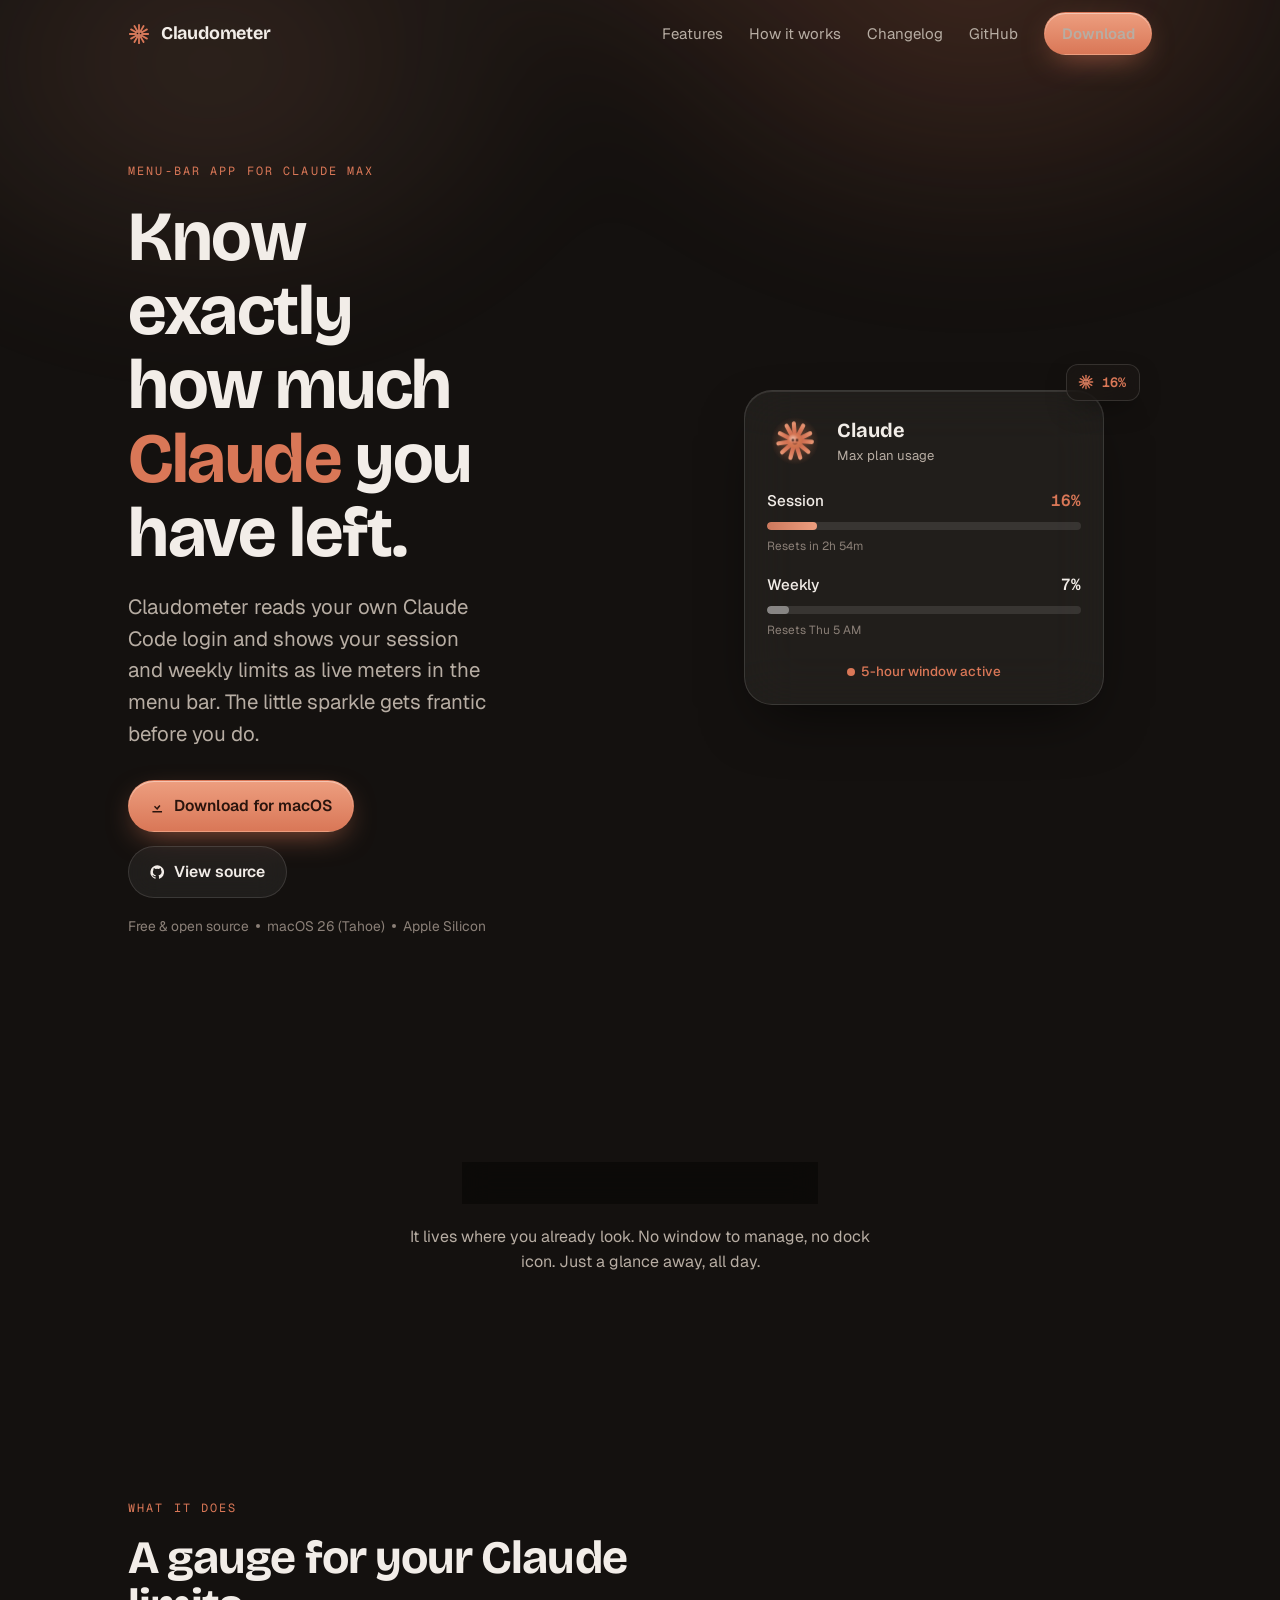
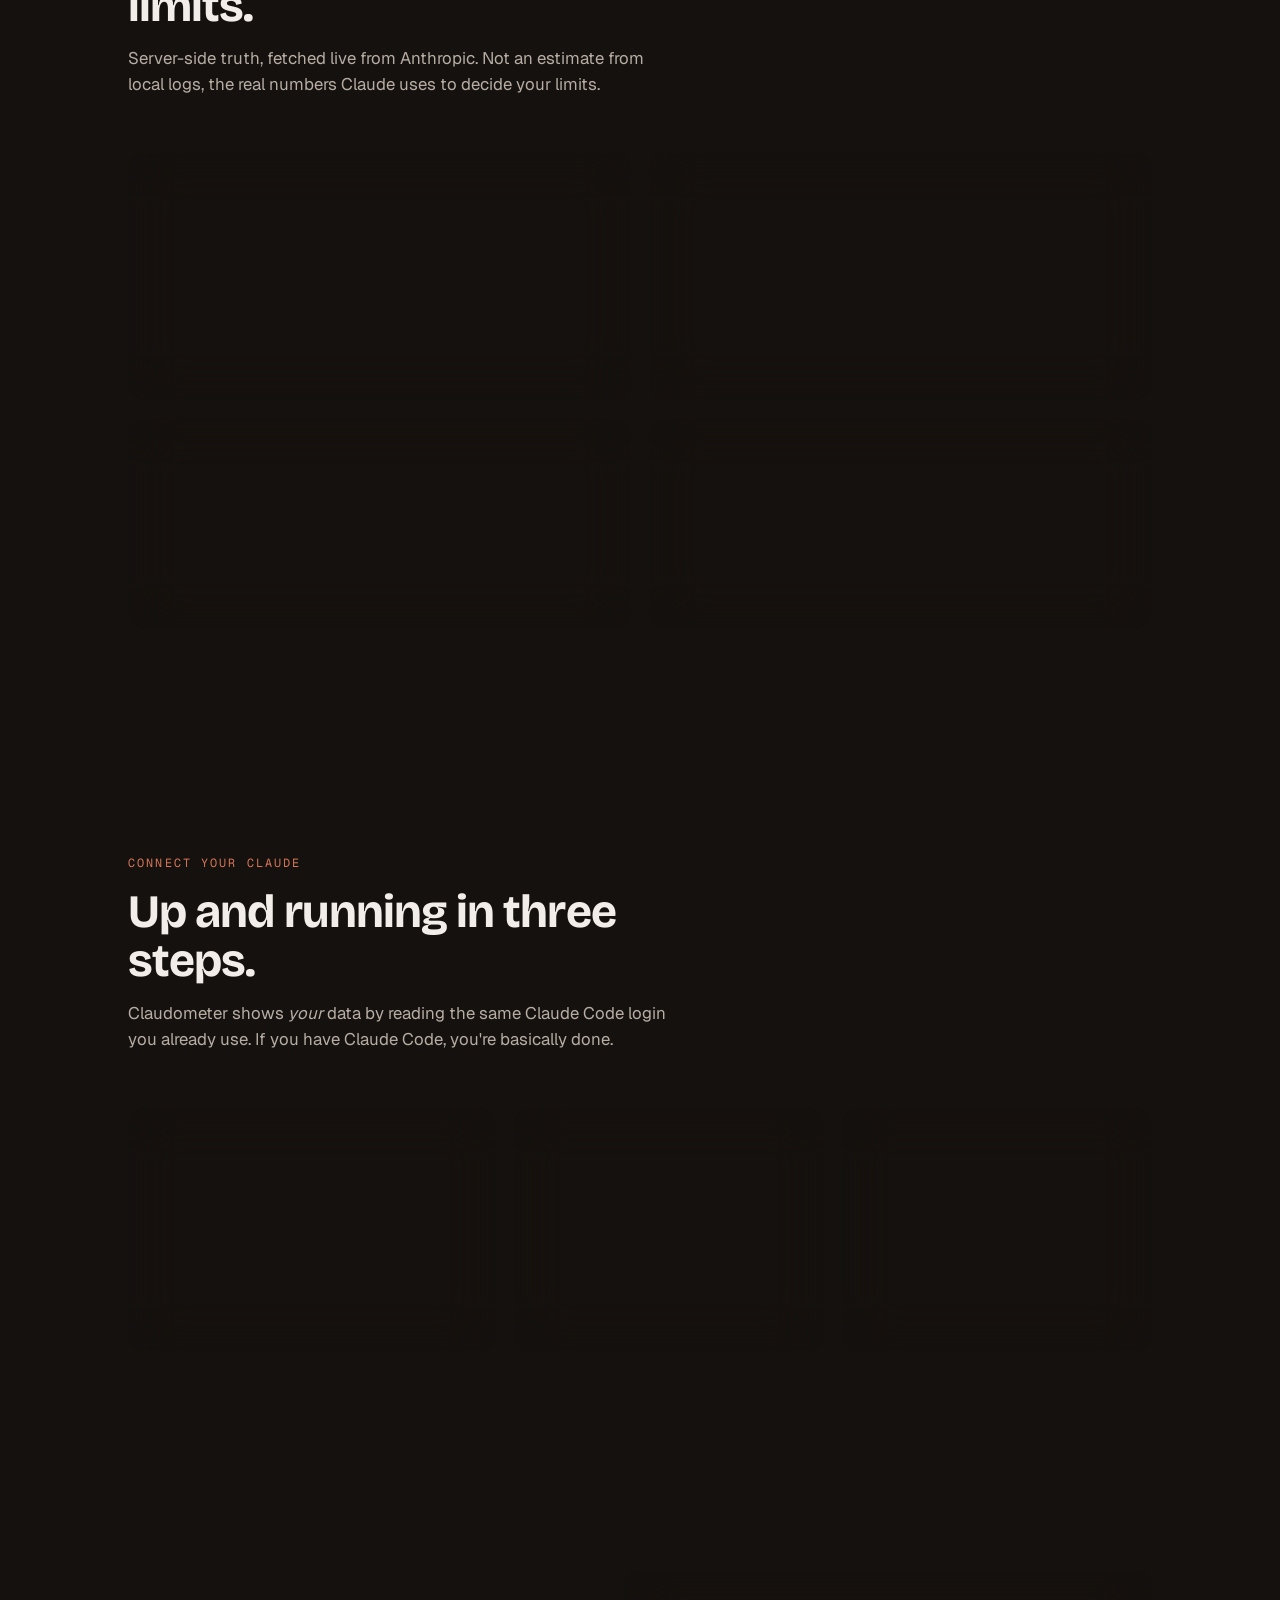
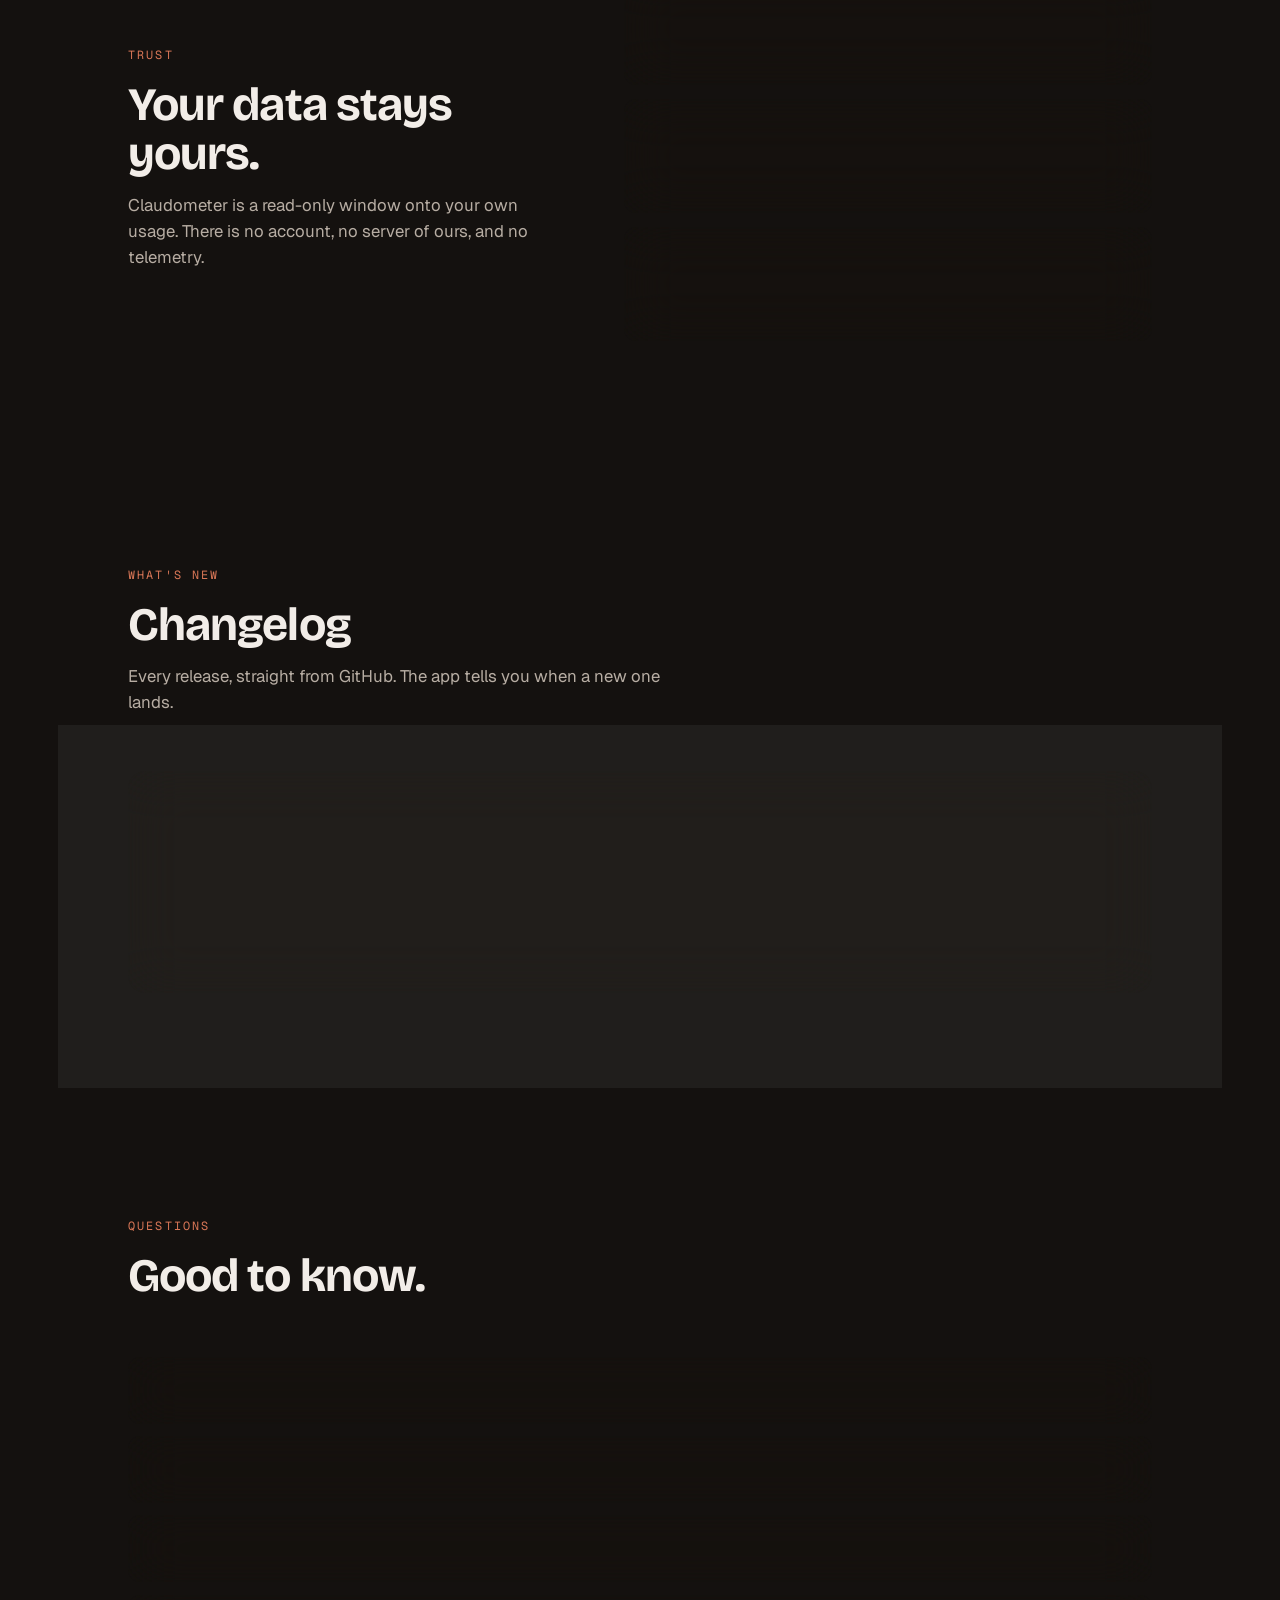
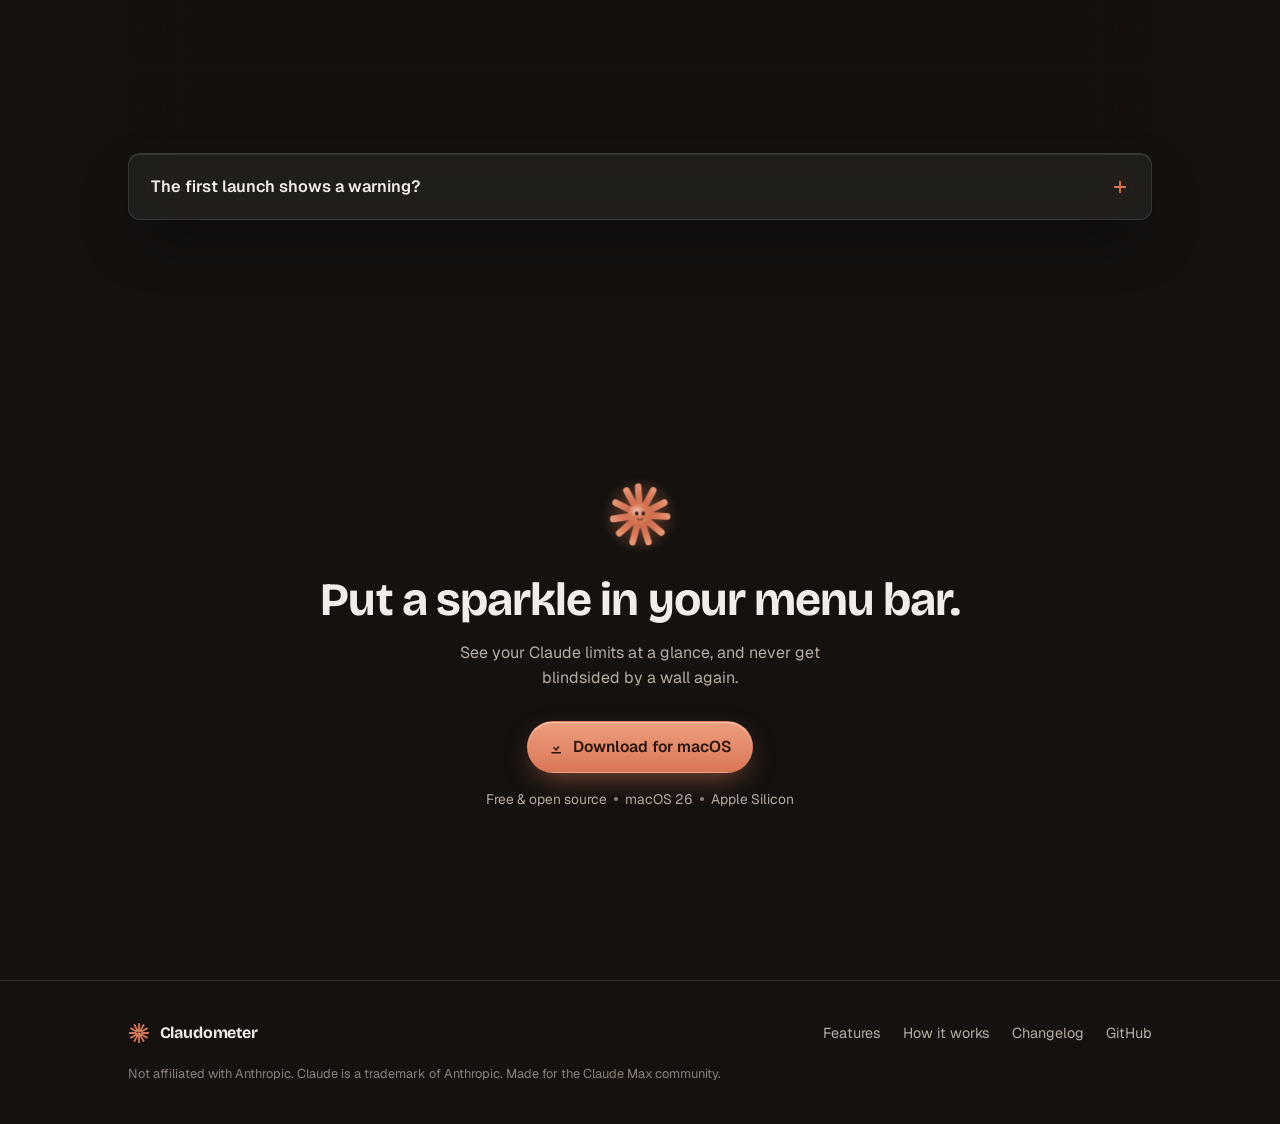
==== commit 1531c5c1: "web: add social share card + apple-touch-icon from the mascot og.png (1200x630) and apple-touch-icon" ====
--- a/web/index.html
+++ b/web/index.html
@@ -4,13 +4,22 @@
 <meta charset="UTF-8" />
 <meta name="viewport" content="width=device-width, initial-scale=1.0" />
 <script>document.documentElement.classList.add('js');</script>
-<title>Claudometer — your Claude usage, in the menu bar</title>
+<title>Claudometer: your Claude usage in the menu bar</title>
 <meta name="description" content="Claudometer is a tiny macOS menu-bar app that shows your own Claude Max usage as live session and weekly meters, fronted by a friendly sparkle. Free and open source." />
-<meta property="og:title" content="Claudometer — your Claude usage, in the menu bar" />
+<meta property="og:title" content="Claudometer: your Claude usage in the menu bar" />
 <meta property="og:description" content="A live gauge for your Claude Max limits, right in the menu bar. The little sparkle gets frantic before you do." />
 <meta property="og:type" content="website" />
+<meta property="og:url" content="https://claudometer-byosama.vercel.app/" />
+<meta property="og:image" content="https://claudometer-byosama.vercel.app/og.png" />
+<meta property="og:image:width" content="1200" />
+<meta property="og:image:height" content="630" />
+<meta name="twitter:card" content="summary_large_image" />
+<meta name="twitter:title" content="Claudometer: your Claude usage in the menu bar" />
+<meta name="twitter:description" content="A live gauge for your Claude Max limits, right in the menu bar." />
+<meta name="twitter:image" content="https://claudometer-byosama.vercel.app/og.png" />
 <meta name="theme-color" content="#14110f" />
 <link rel="icon" href="favicon.svg" type="image/svg+xml" />
+<link rel="apple-touch-icon" href="apple-touch-icon.png" />
 <link rel="preconnect" href="https://fonts.googleapis.com" />
 <link rel="preconnect" href="https://fonts.gstatic.com" crossorigin />
 <link href="https://fonts.googleapis.com/css2?family=Bricolage+Grotesque:opsz,wght@12..96,600;12..96,700;12..96,800&family=Geist:wght@400;500;600&family=Geist+Mono:wght@400;500;600&display=swap" rel="stylesheet" />
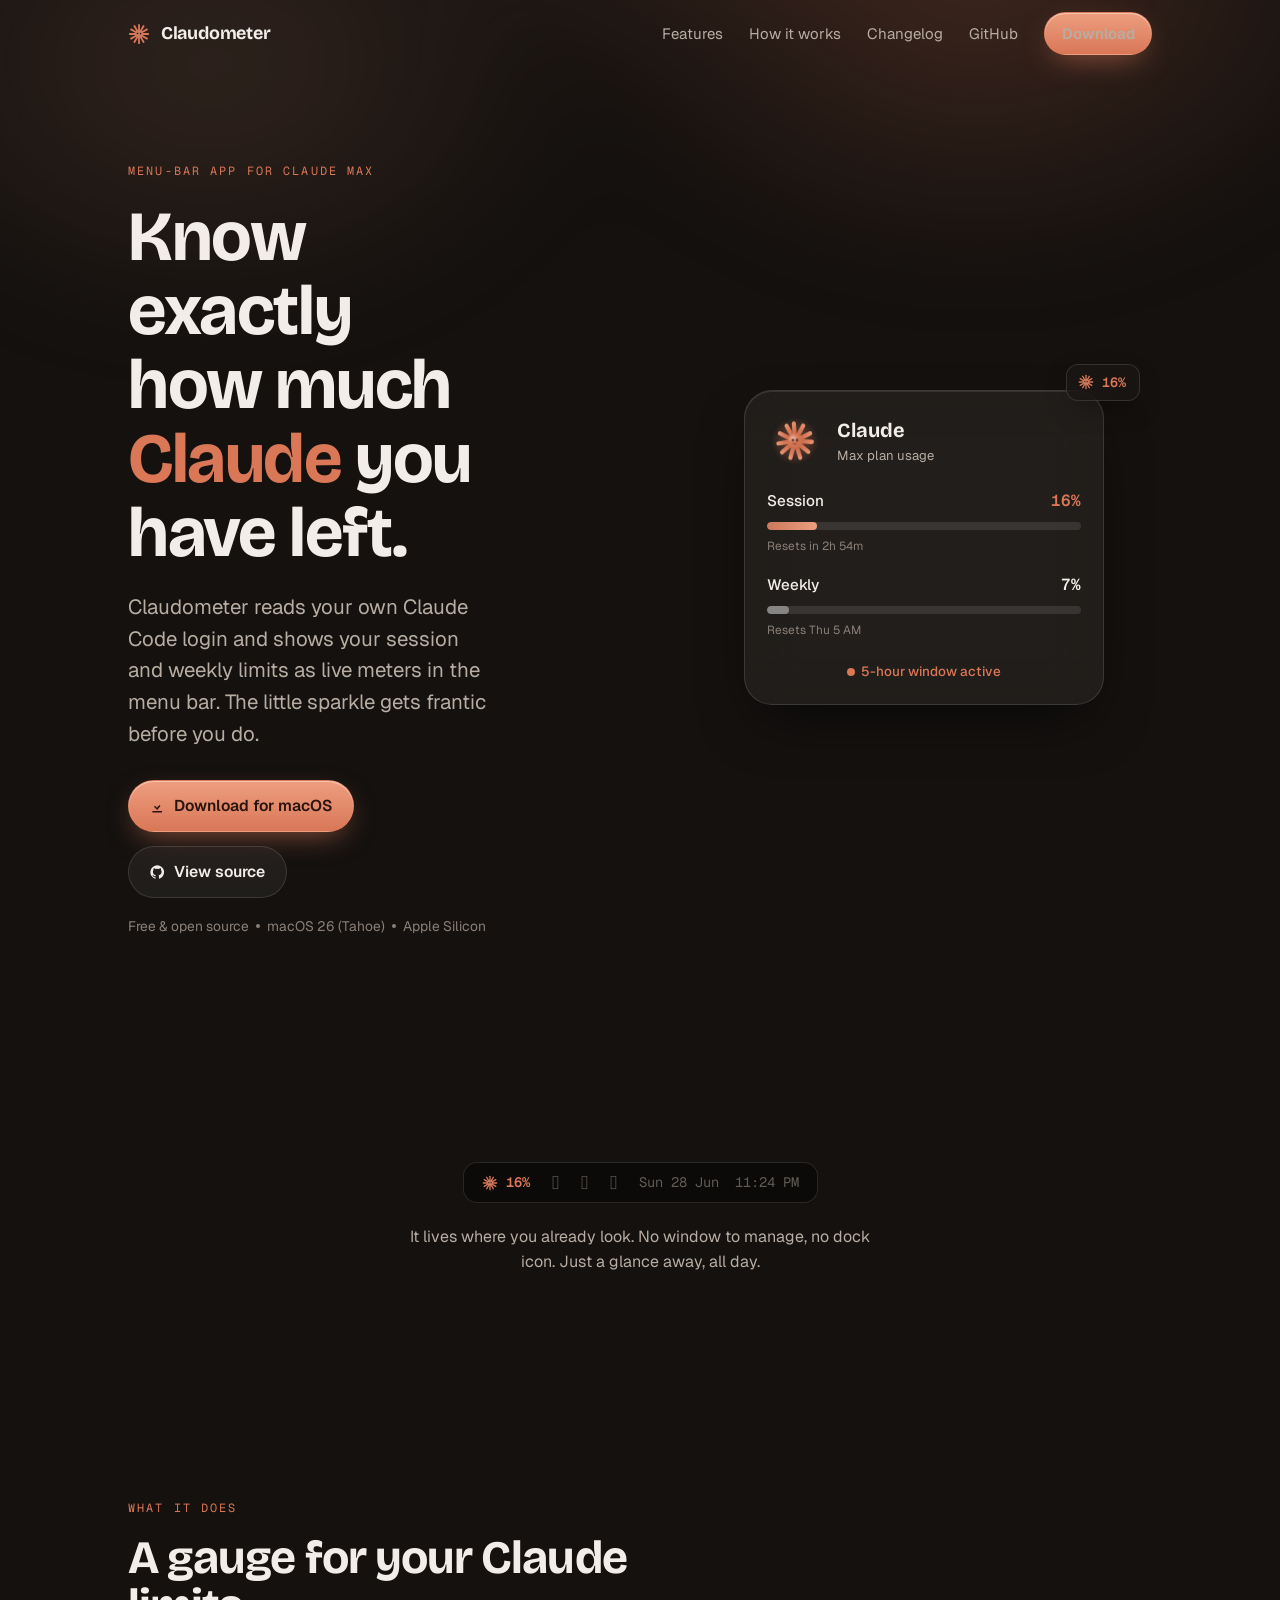
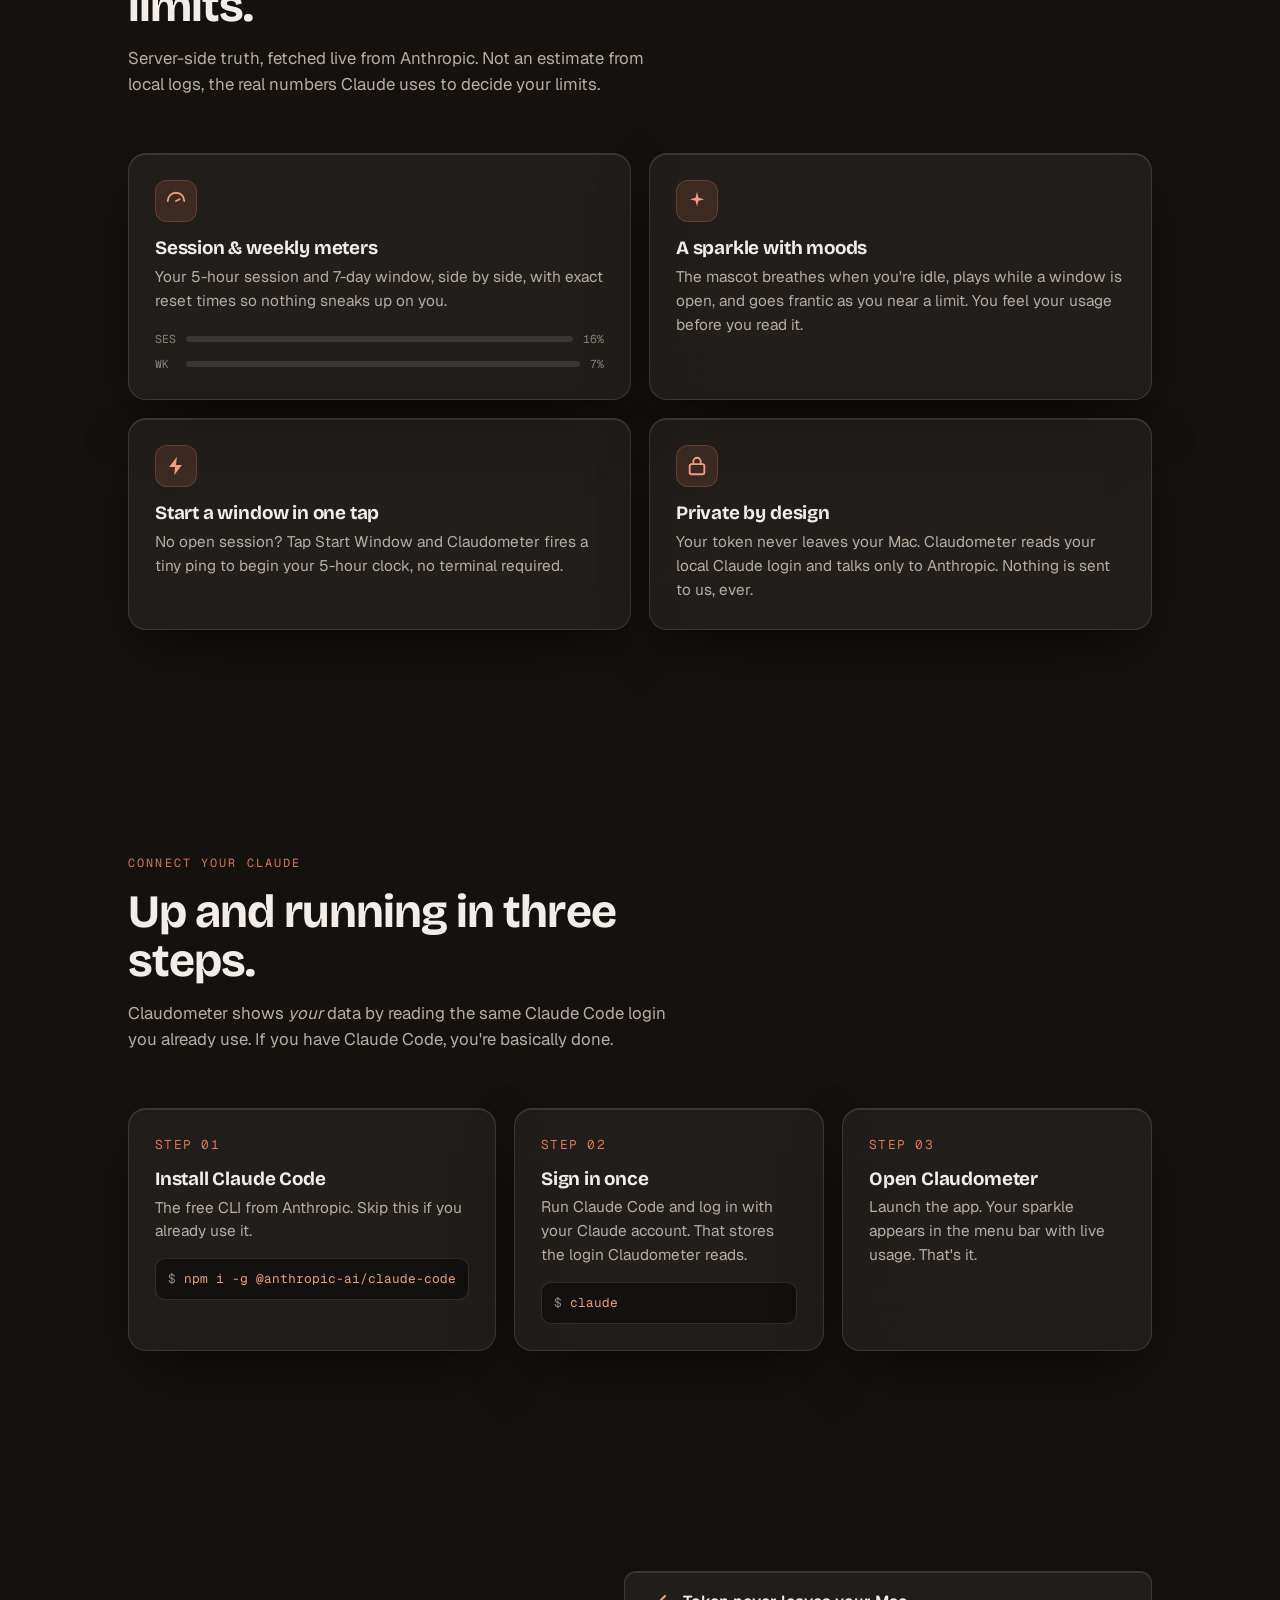
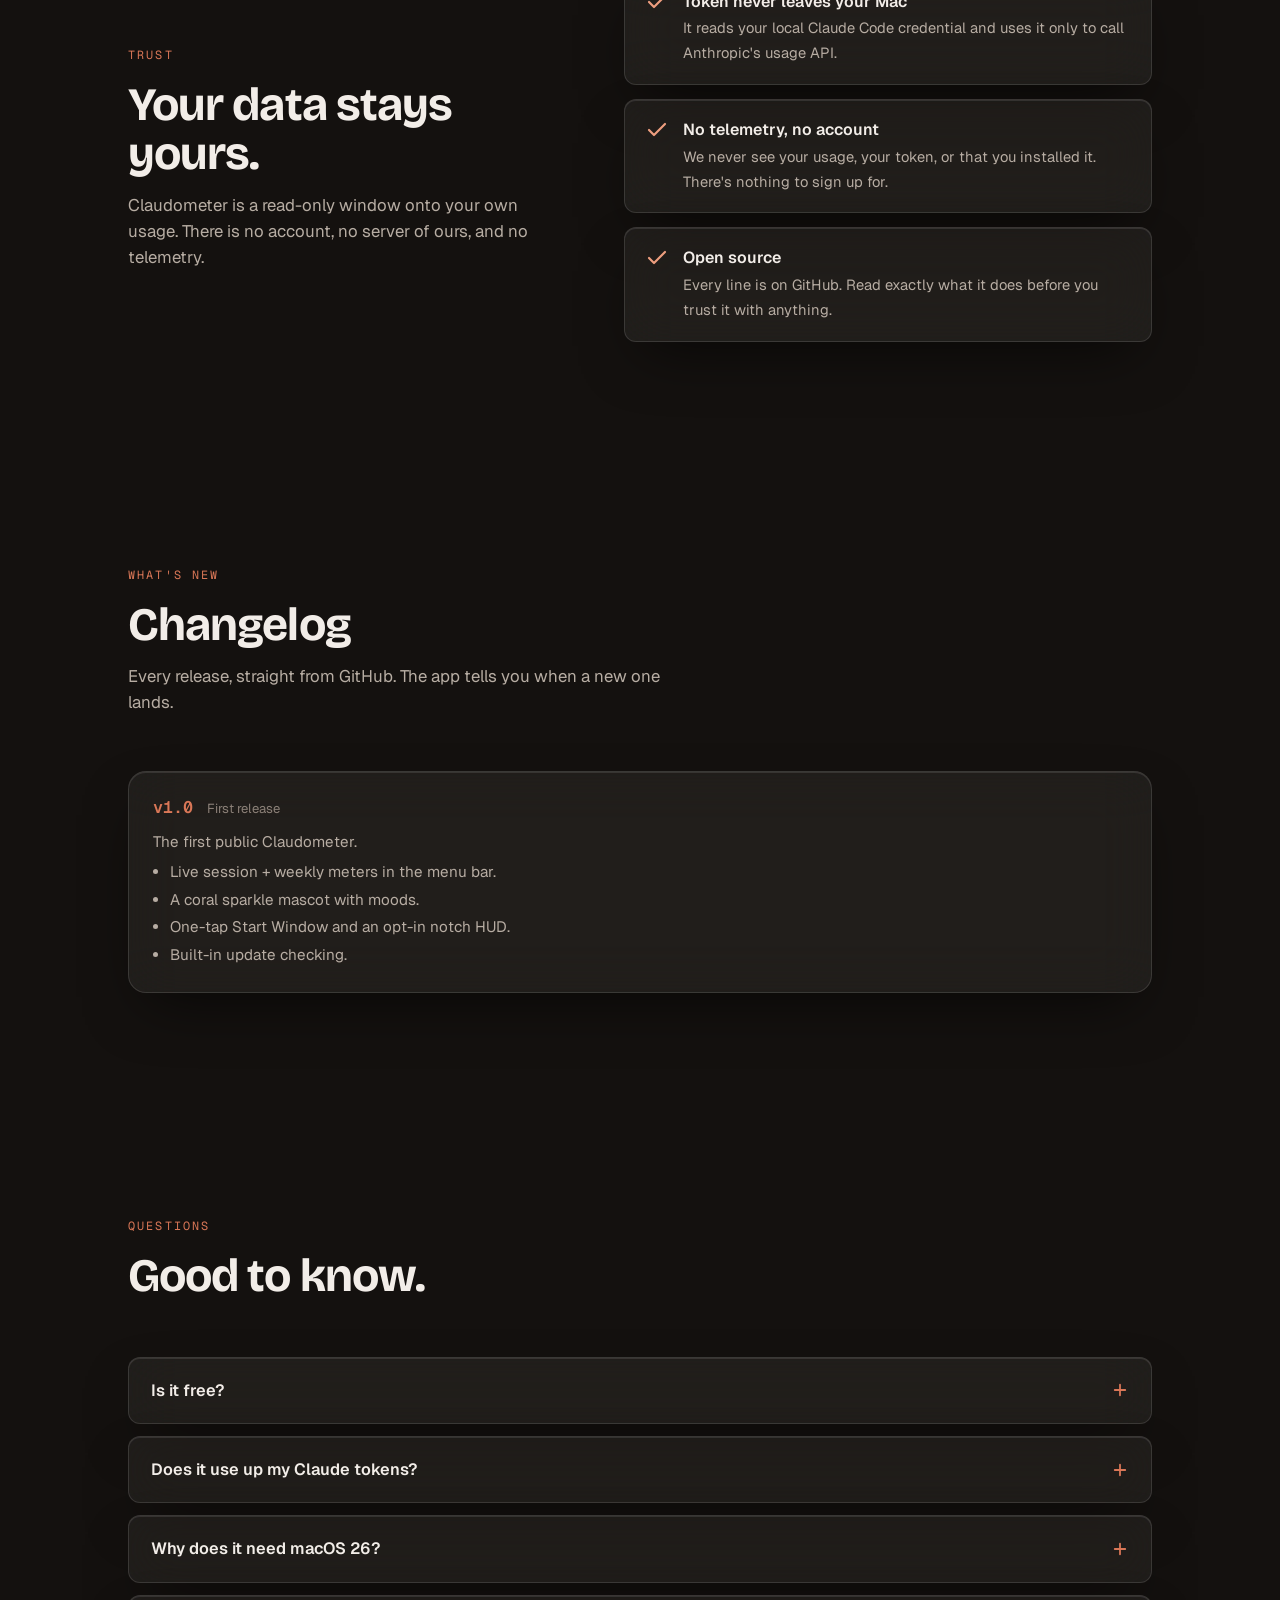
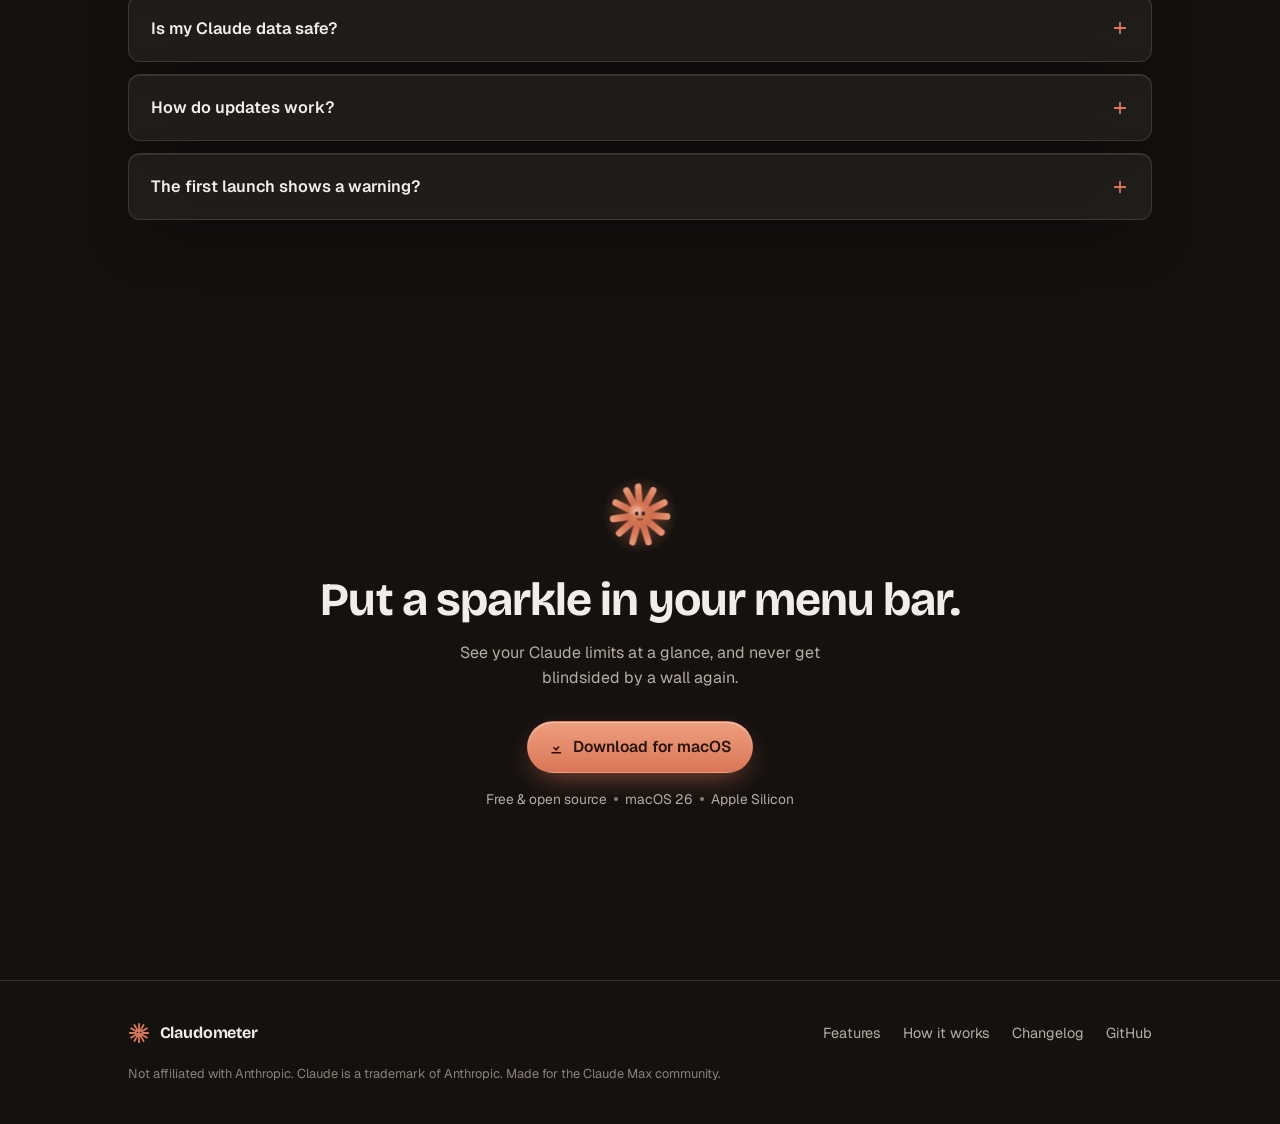
==== commit 6c36bb55: "web: add Vercel Web Analytics (pageviews + download conversion event)" ====
--- a/web/index.html
+++ b/web/index.html
@@ -291,5 +291,7 @@
 
 <script src="vendor/gsap.min.js"></script>
 <script src="main.js"></script>
+<!-- Vercel Web Analytics: privacy-friendly pageviews (no cookies, no personal data). -->
+<script defer src="/_vercel/insights/script.js"></script>
 </body>
 </html>
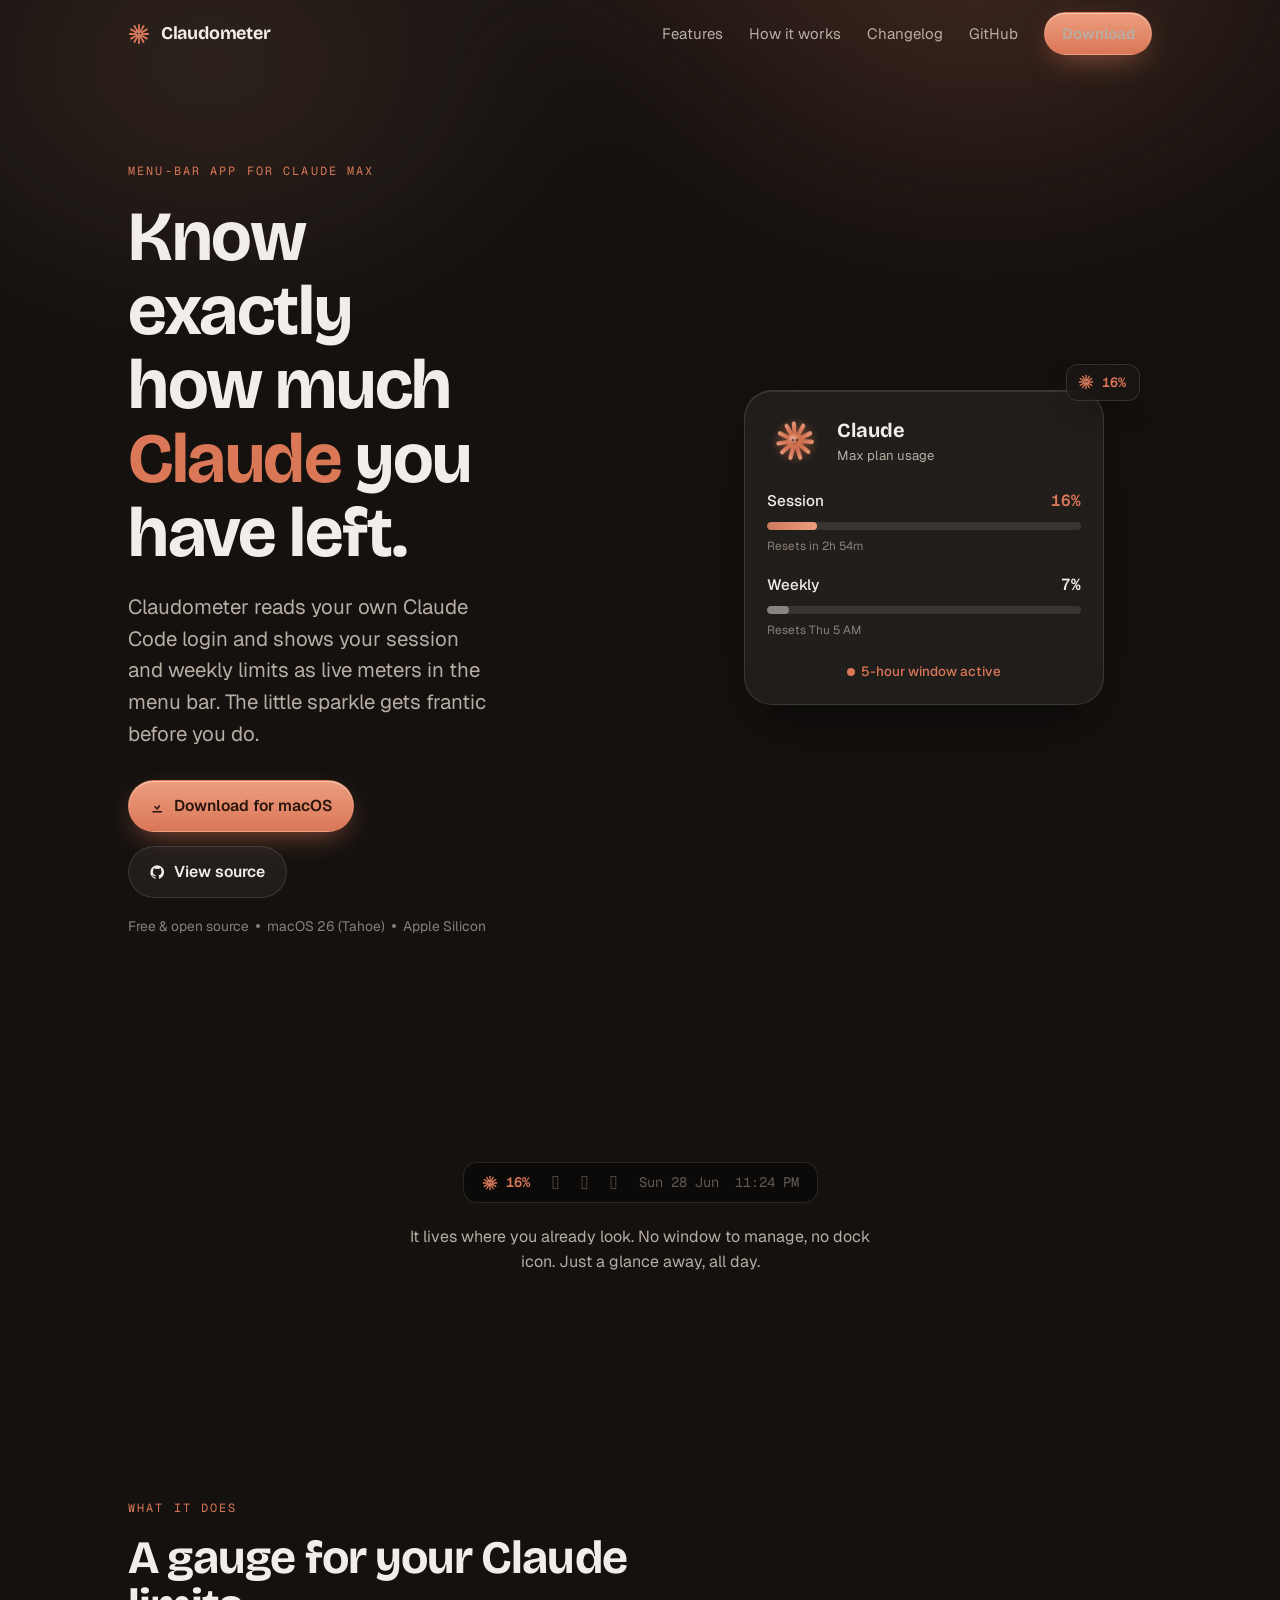
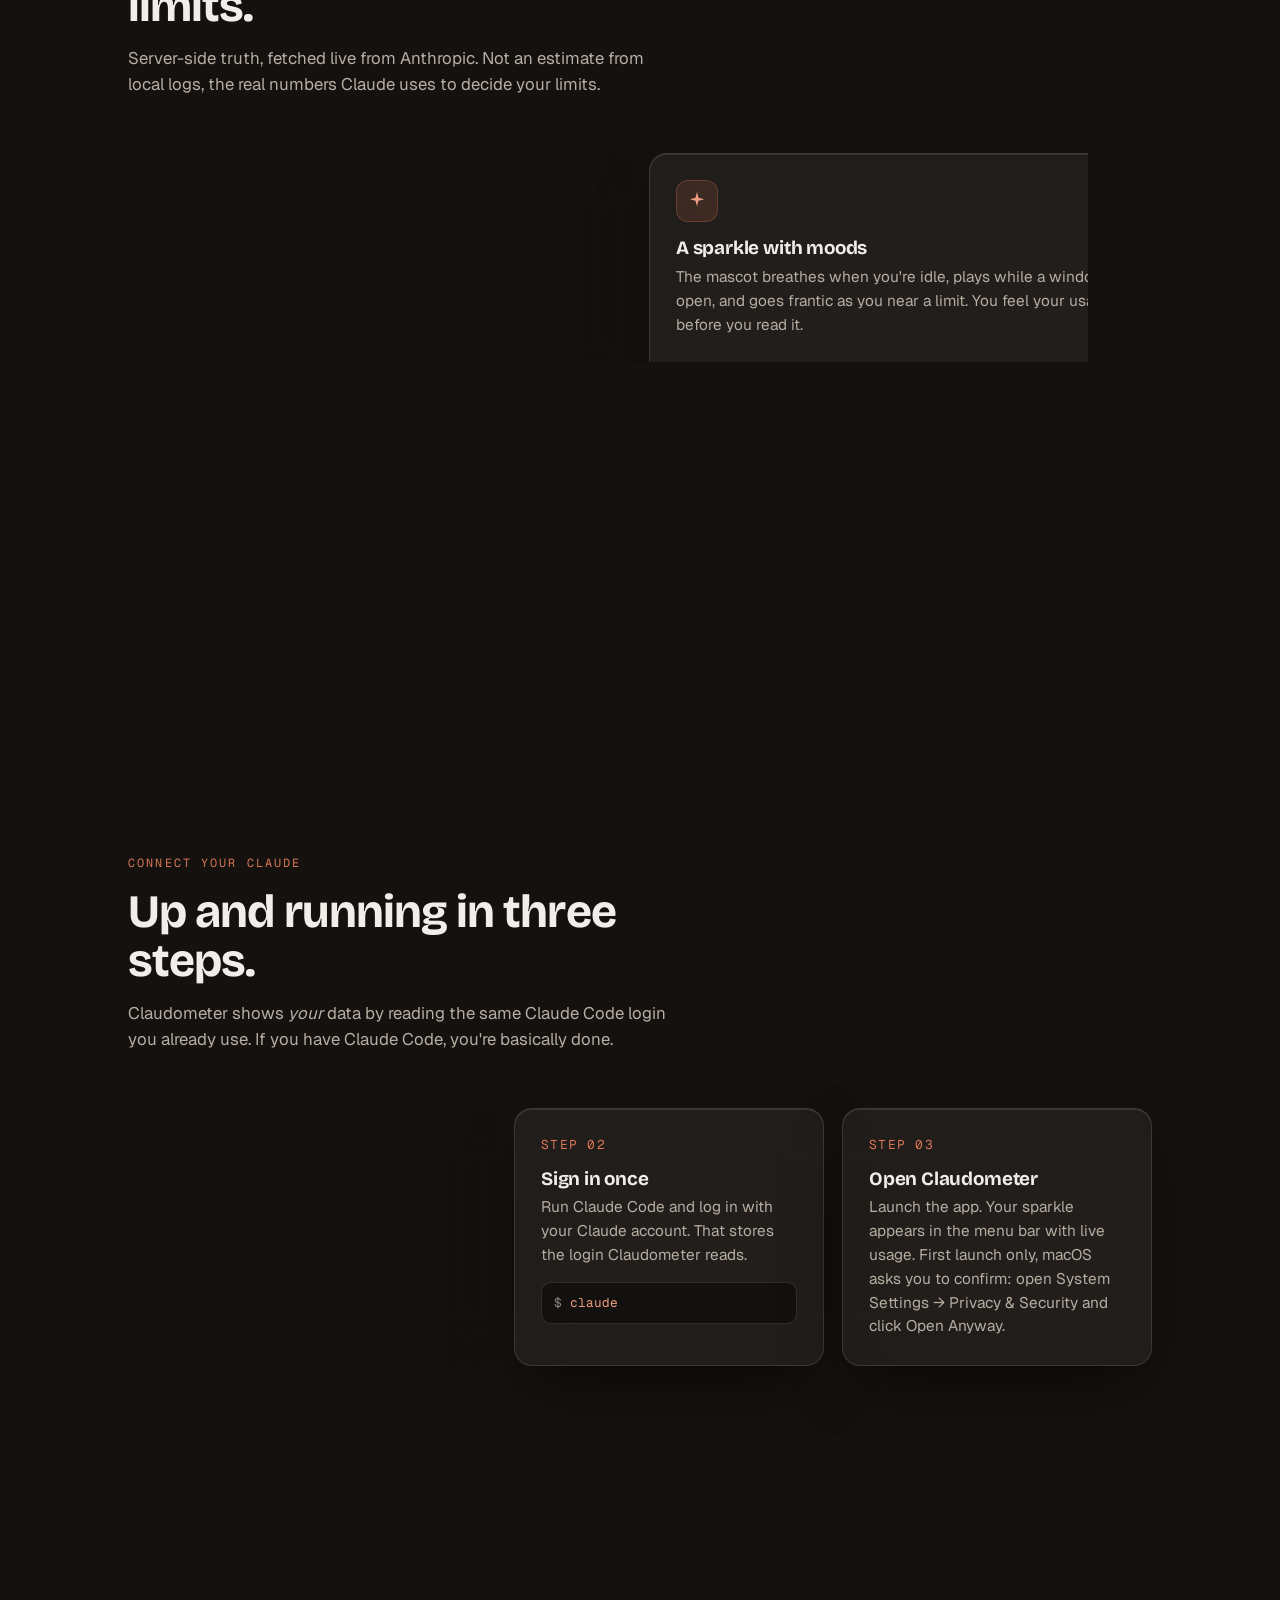
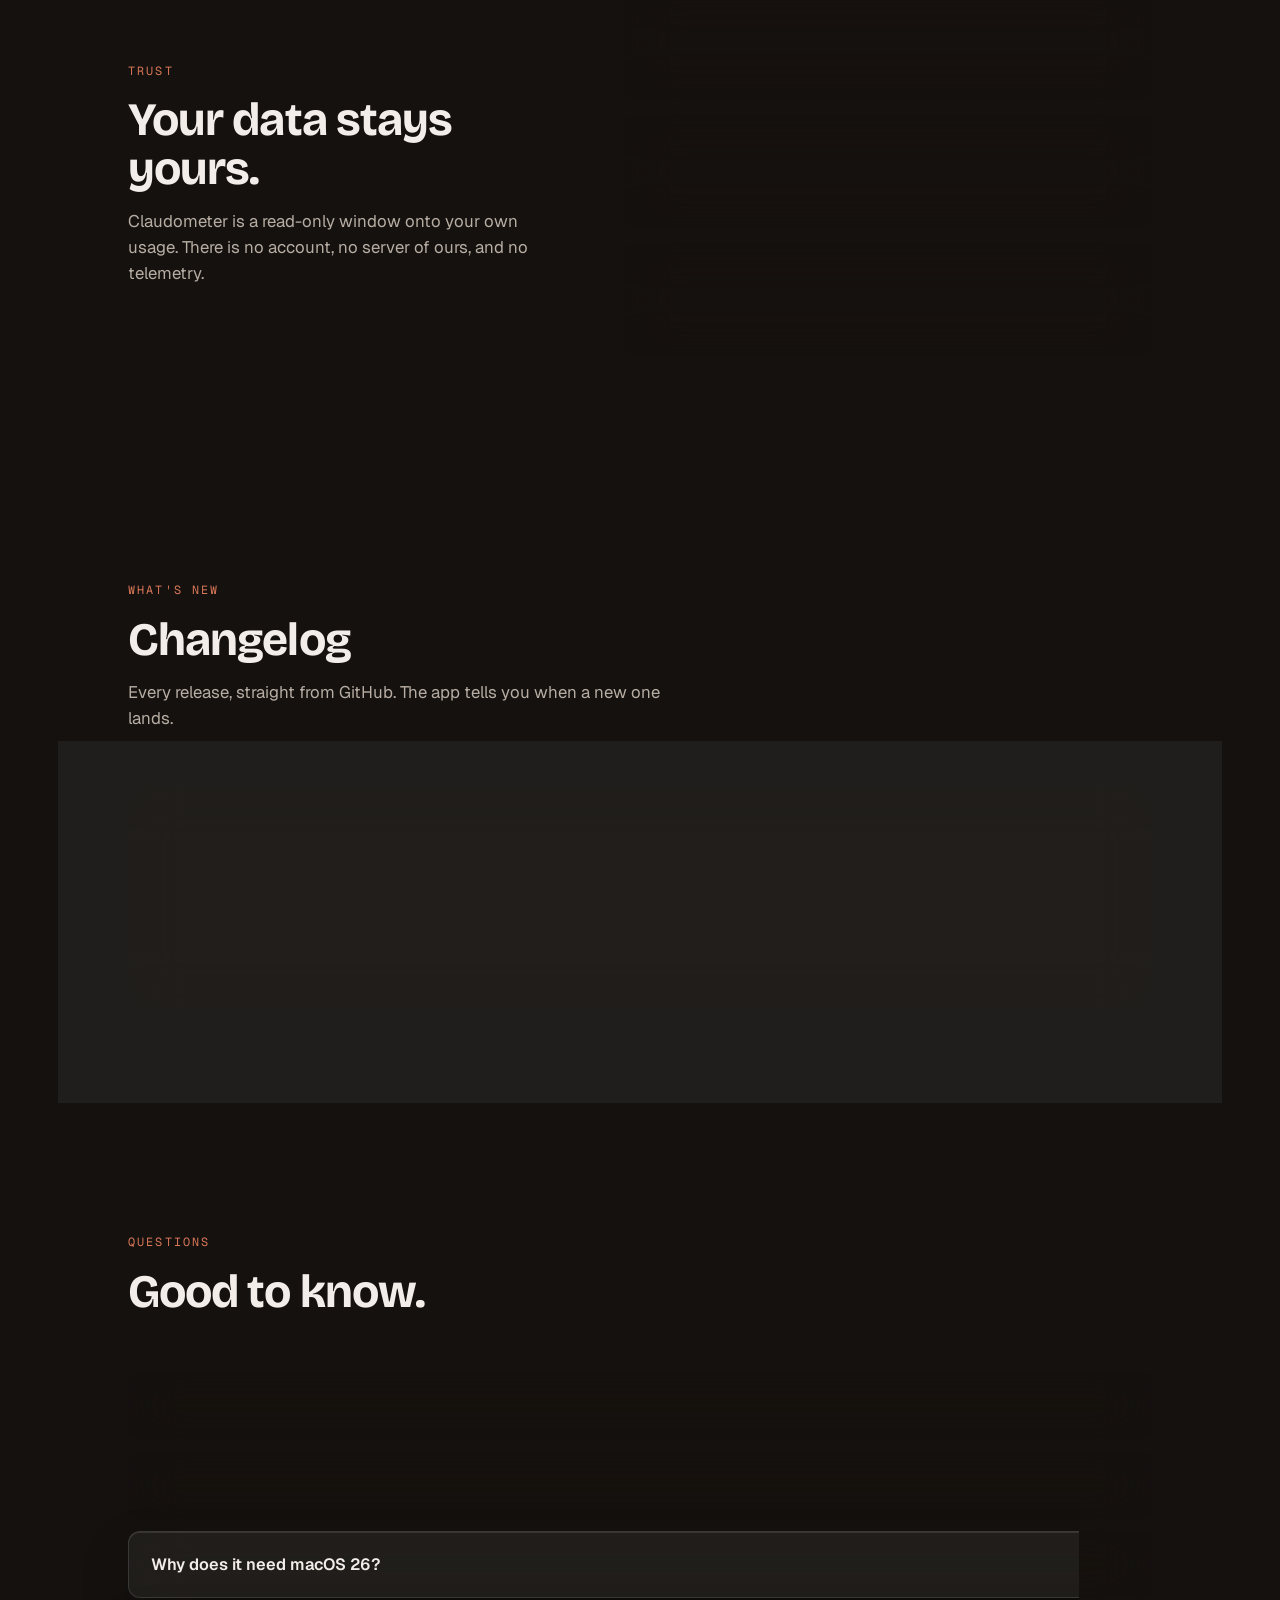
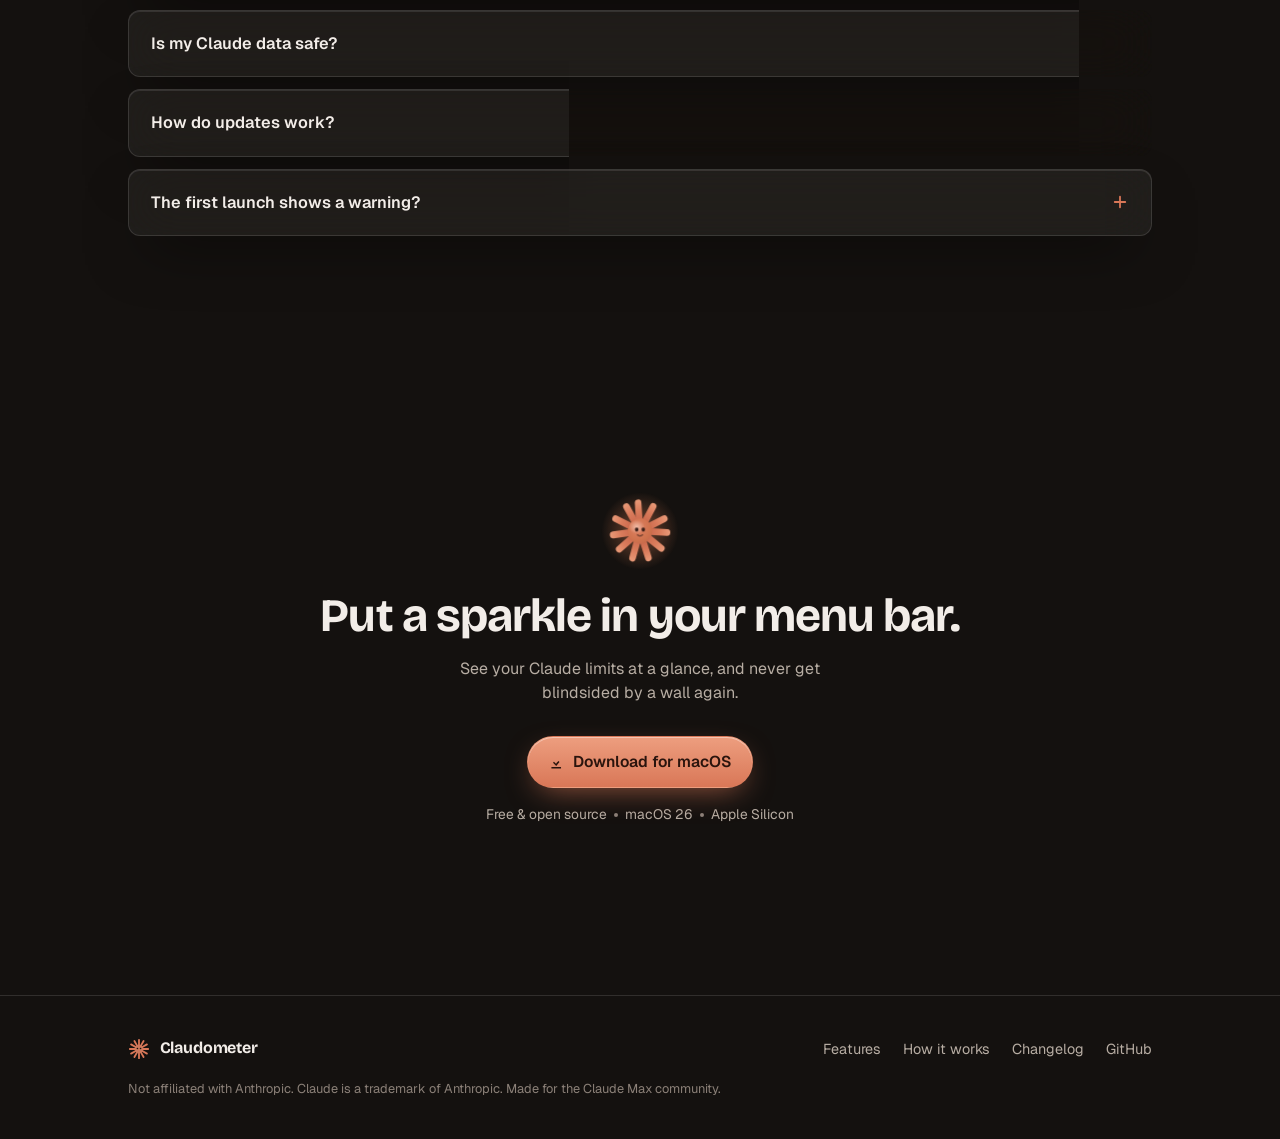
==== commit b2382764: "fix(web): correct macOS 26 Gatekeeper unblock steps in install FAQ" ====
--- a/web/index.html
+++ b/web/index.html
@@ -186,7 +186,7 @@
       <div class="step glass reveal">
         <div class="num">STEP 03</div>
         <h3>Open Claudometer</h3>
-        <p>Launch the app. Your sparkle appears in the menu bar with live usage. That's it.</p>
+        <p>Launch the app. Your sparkle appears in the menu bar with live usage. First launch only, macOS asks you to confirm: open System Settings → Privacy &amp; Security and click Open Anyway.</p>
       </div>
     </div>
   </div>
@@ -256,7 +256,7 @@
       <details class="faq glass"><summary>Why does it need macOS 26?<svg class="plus" viewBox="0 0 24 24" fill="none" stroke="currentColor" stroke-width="2.4" stroke-linecap="round"><path d="M12 5v14M5 12h14"/></svg></summary><div class="ans">The interface is built on Tahoe's Liquid Glass. That material only exists on macOS 26 and newer, on Apple Silicon.</div></details>
       <details class="faq glass"><summary>Is my Claude data safe?<svg class="plus" viewBox="0 0 24 24" fill="none" stroke="currentColor" stroke-width="2.4" stroke-linecap="round"><path d="M12 5v14M5 12h14"/></svg></summary><div class="ans">Your token stays on your Mac and is used only to call Anthropic's own usage API. Claudometer has no server and collects nothing. The source is public so you can verify it.</div></details>
       <details class="faq glass"><summary>How do updates work?<svg class="plus" viewBox="0 0 24 24" fill="none" stroke="currentColor" stroke-width="2.4" stroke-linecap="round"><path d="M12 5v14M5 12h14"/></svg></summary><div class="ans">The app checks for a newer version on launch and from its menu. When one is out, it shows "Update available" and links you here to download it.</div></details>
-      <details class="faq glass"><summary>The first launch shows a warning?<svg class="plus" viewBox="0 0 24 24" fill="none" stroke="currentColor" stroke-width="2.4" stroke-linecap="round"><path d="M12 5v14M5 12h14"/></svg></summary><div class="ans">During early access the build isn't notarized yet, so macOS asks you to confirm. Right-click the app and choose <code>Open</code> once, and you're set. Signed builds are coming.</div></details>
+      <details class="faq glass"><summary>The first launch shows a warning?<svg class="plus" viewBox="0 0 24 24" fill="none" stroke="currentColor" stroke-width="2.4" stroke-linecap="round"><path d="M12 5v14M5 12h14"/></svg></summary><div class="ans">During early access the build isn't notarized yet, so macOS blocks the first launch. The old right-click → <code>Open</code> shortcut no longer works on macOS Tahoe, so instead: double-click Claudometer, click <code>Done</code>, then open <code>System Settings → Privacy &amp; Security</code> and click <code>Open Anyway</code> next to Claudometer. Confirm once and it launches every time after. Signed builds are coming.</div></details>
     </div>
   </div>
 </section>
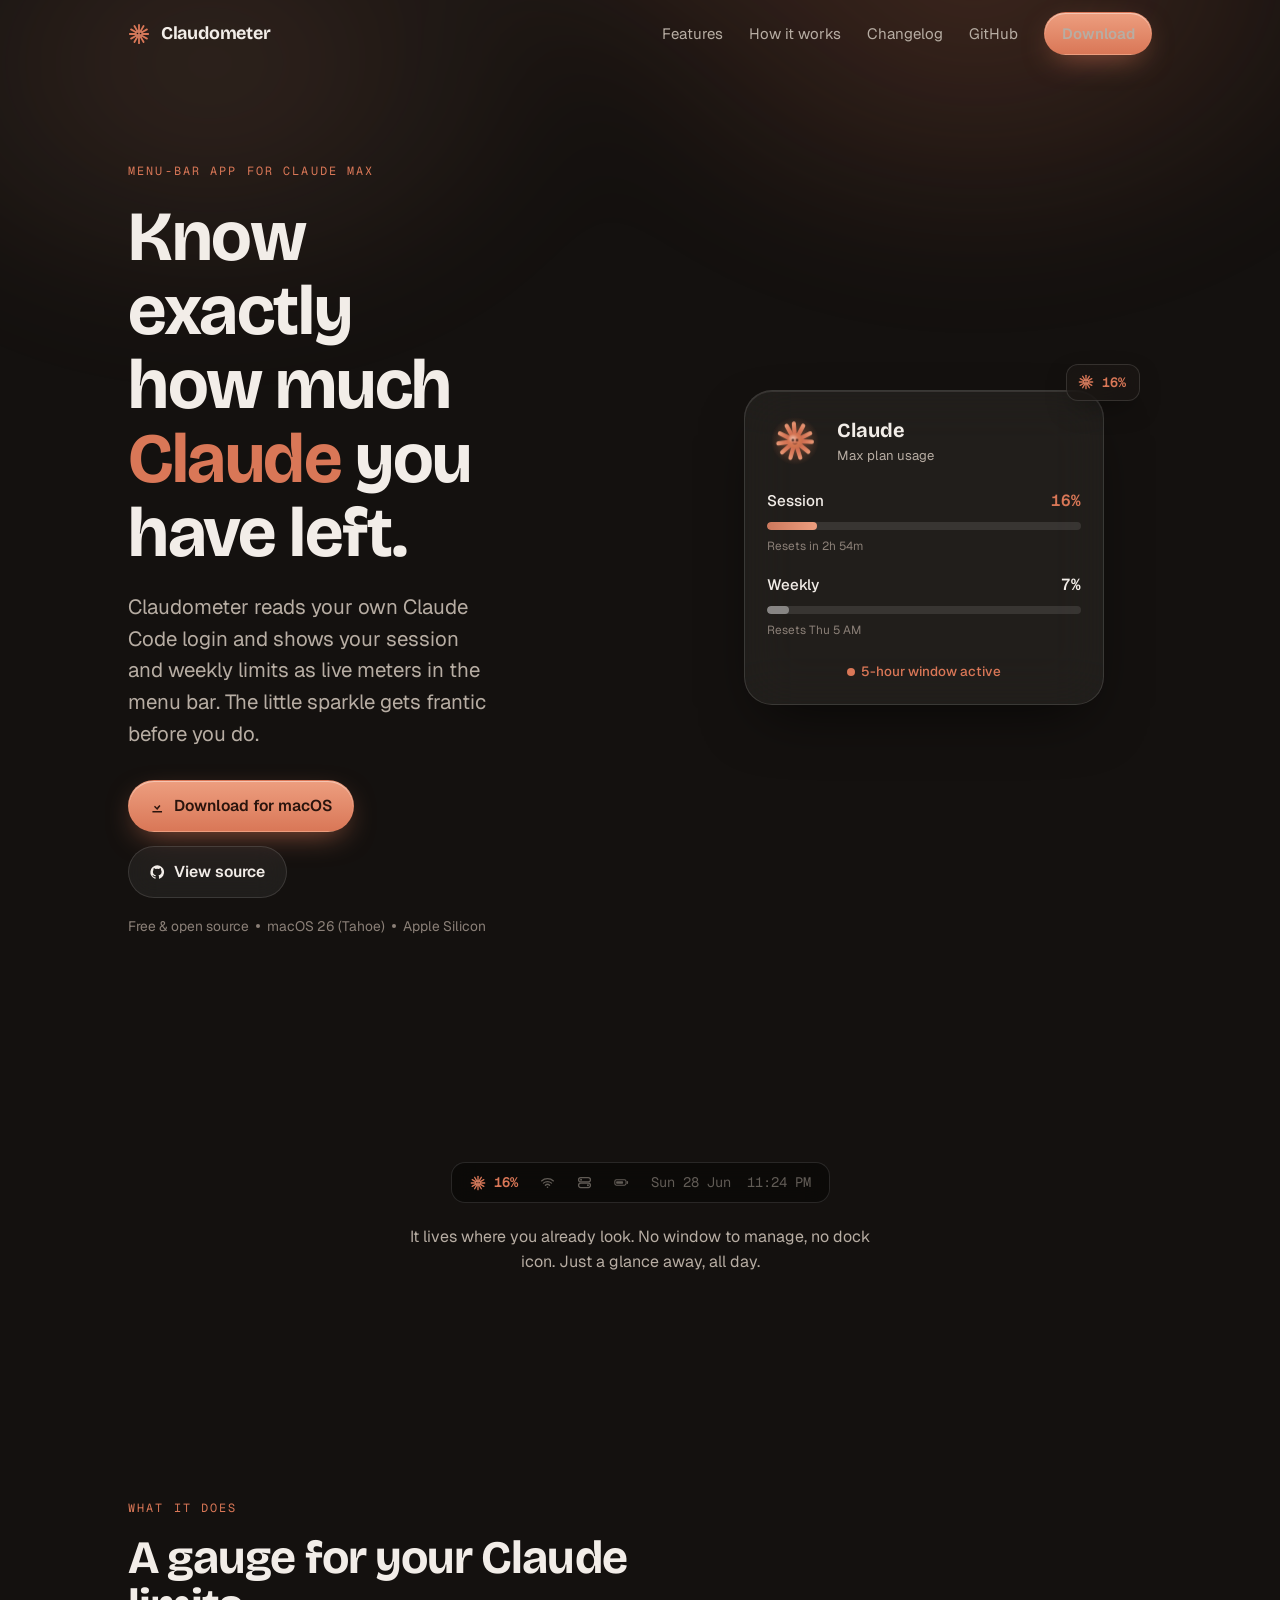
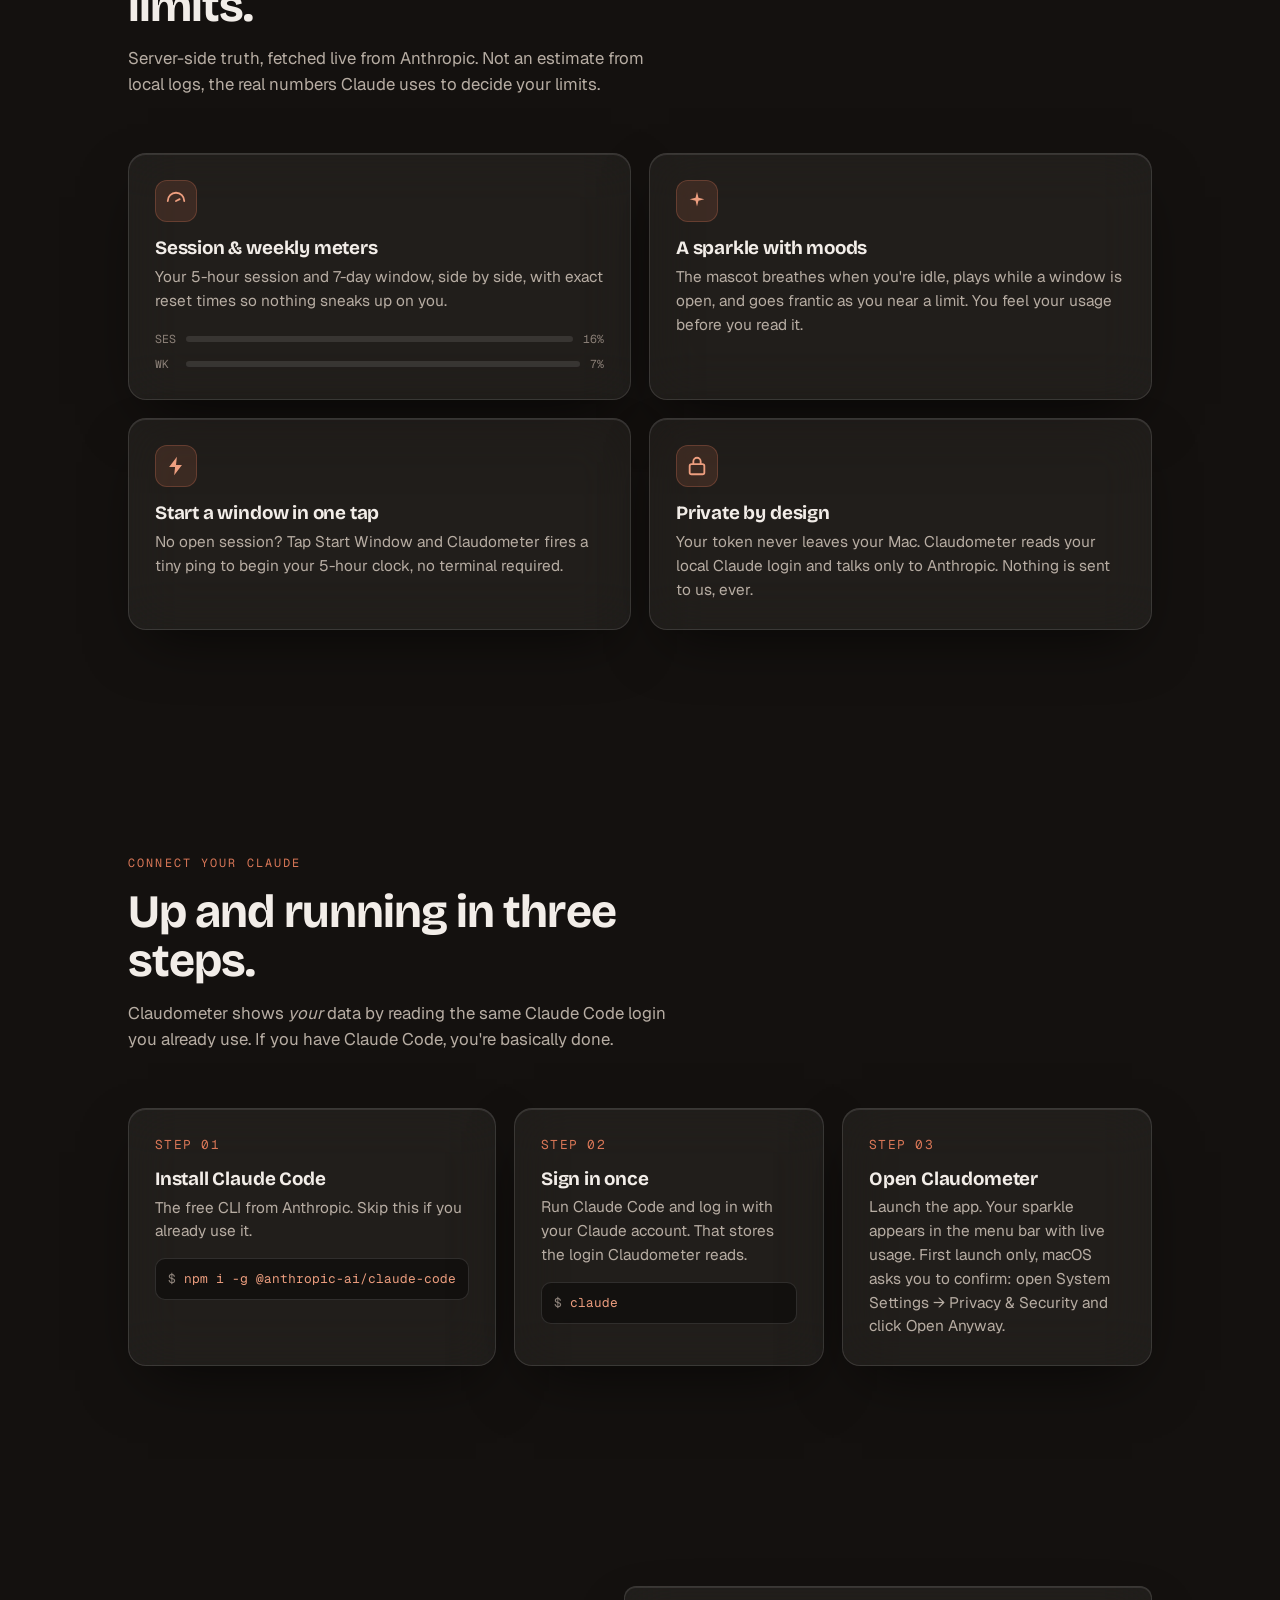
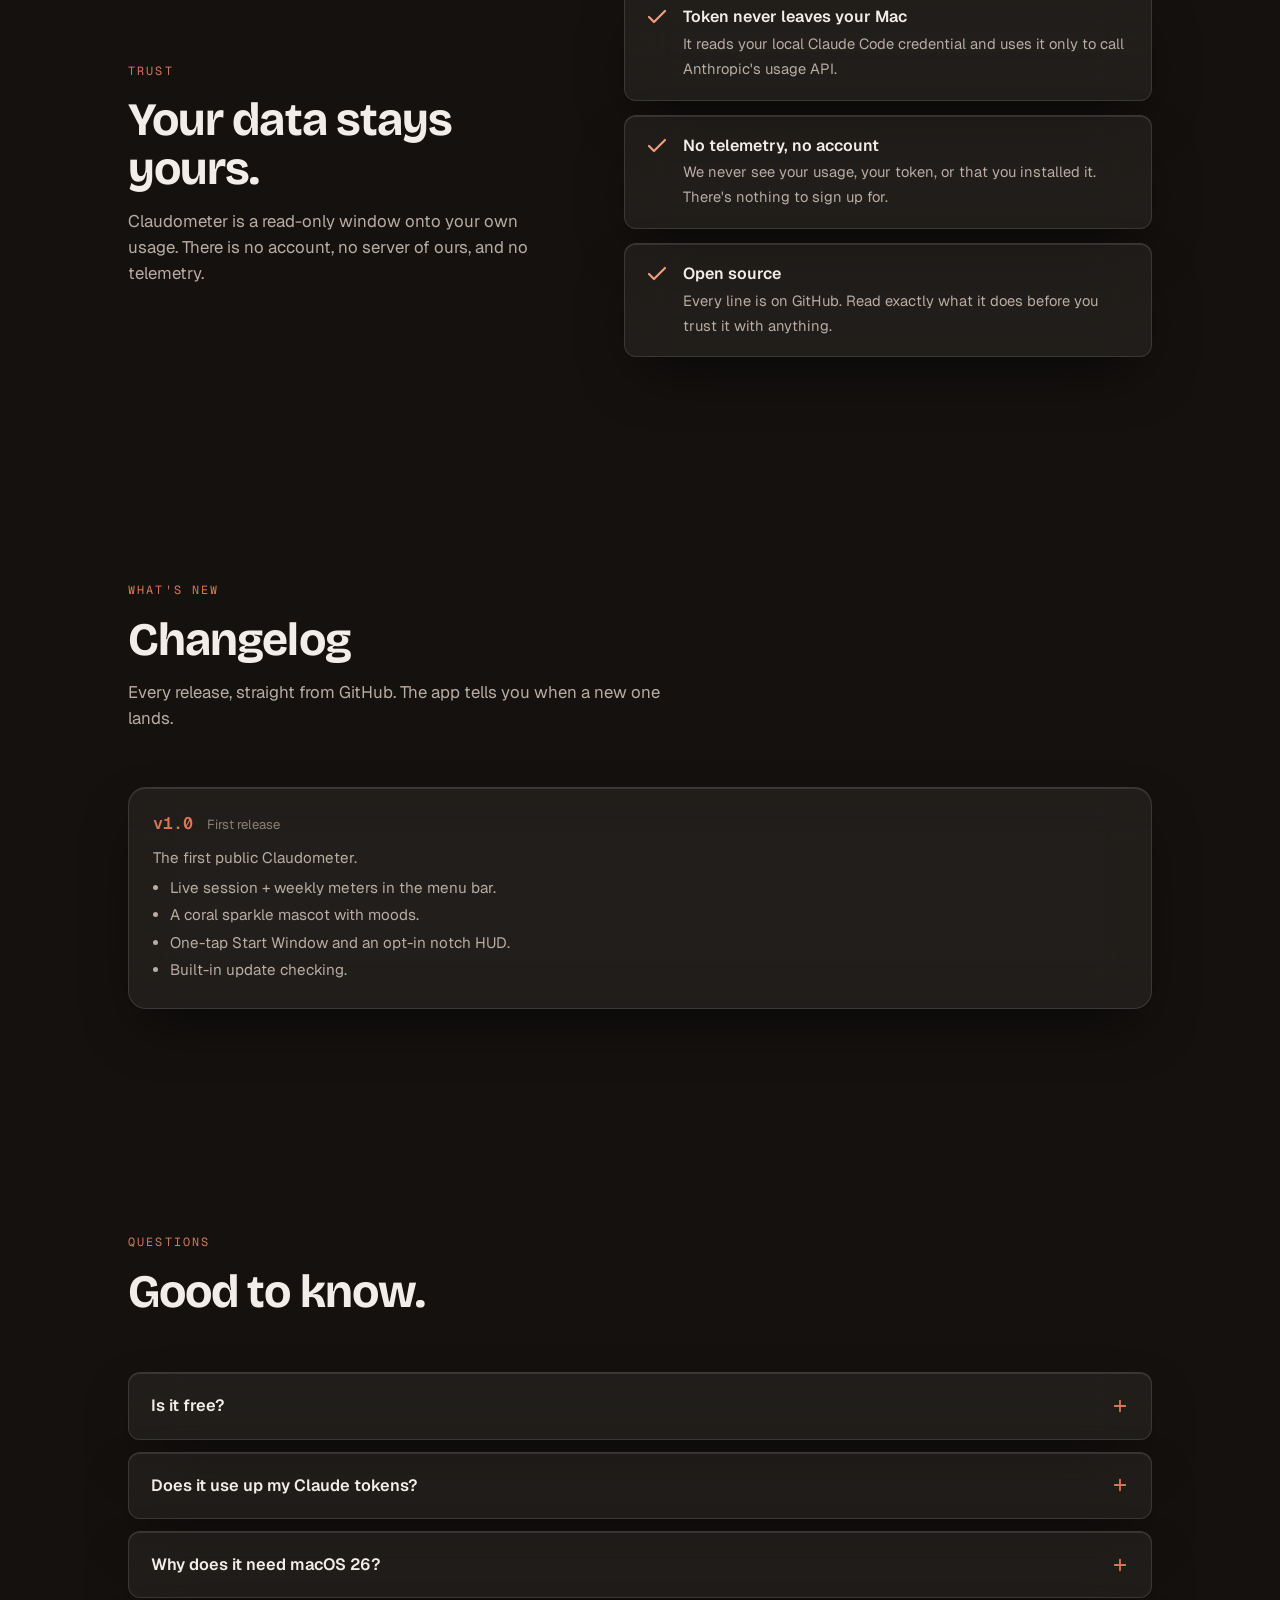
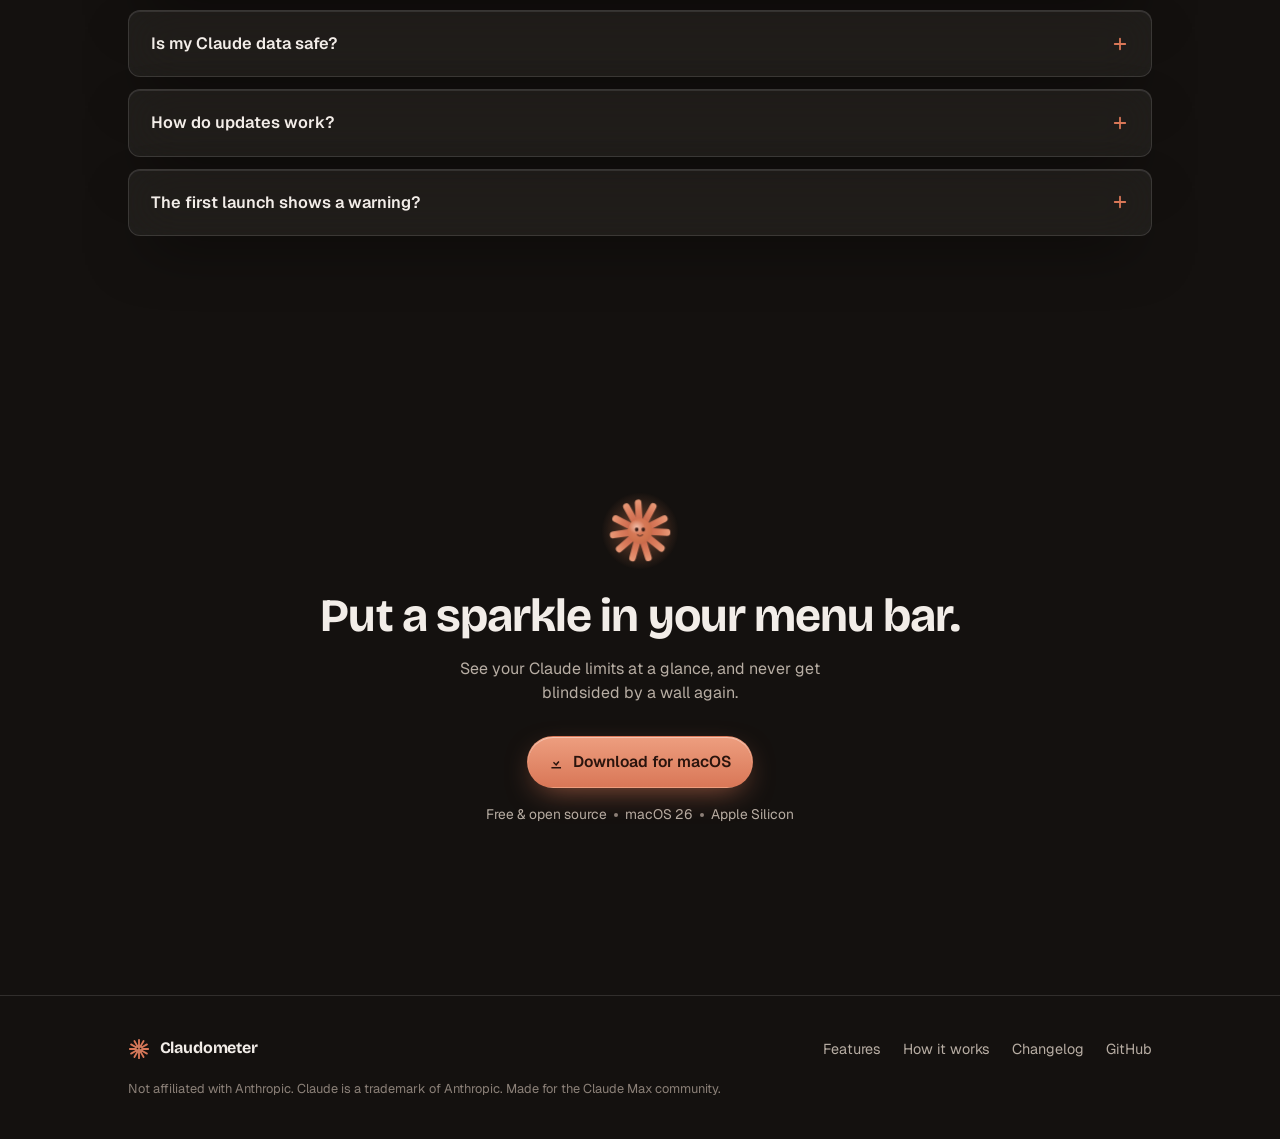
==== commit 3e0fd43f: "feat: guided setup walkthrough + 17 verified fixes across app, feed, and site The panel now walks a " ====
--- a/web/index.html
+++ b/web/index.html
@@ -3,7 +3,15 @@
 <head>
 <meta charset="UTF-8" />
 <meta name="viewport" content="width=device-width, initial-scale=1.0" />
-<script>document.documentElement.classList.add('js');</script>
+<script>
+// The `js` class arms the CSS that hides .reveal sections pre-animation. The
+// un-hider lives in main.js, so this inline safety net must be independent of
+// it: if main.js never loads (ad-blocker, flaky network), reveal-fallback
+// un-hides everything after 3.5s instead of leaving the page below the hero
+// permanently invisible. Same 3.5s net main.js uses, so behavior matches.
+document.documentElement.classList.add('js');
+setTimeout(function () { document.documentElement.classList.add('reveal-fallback'); }, 3500);
+</script>
 <title>Claudometer: your Claude usage in the menu bar</title>
 <meta name="description" content="Claudometer is a tiny macOS menu-bar app that shows your own Claude Max usage as live session and weekly meters, fronted by a friendly sparkle. Free and open source." />
 <meta property="og:title" content="Claudometer: your Claude usage in the menu bar" />
@@ -116,7 +124,12 @@
   <div class="wrap reveal">
     <div class="fake-menubar">
       <span class="me"><svg class="spark"><use href="#spark"/></svg><span class="pct">16%</span></span>
-      <span class="sysicon">􀙇</span><span class="sysicon">􀊥</span><span class="sysicon">􀋨</span><span class="sysicon">Sun 28 Jun&nbsp; 11:24 PM</span>
+      <!-- Inline SVGs, not SF Symbols codepoints: those live in Apple's Private
+           Use Area and render as tofu boxes on Windows/Android/Linux. -->
+      <svg class="sysicon" viewBox="0 0 24 24" fill="none" stroke="currentColor" stroke-width="2" stroke-linecap="round" aria-hidden="true"><path d="M2.5 9.5a14 14 0 0119 0"/><path d="M5.5 13a9.5 9.5 0 0113 0"/><path d="M8.6 16.4a5 5 0 016.8 0"/><circle cx="12" cy="19.6" r="1.3" fill="currentColor" stroke="none"/></svg>
+      <svg class="sysicon" viewBox="0 0 24 24" fill="none" stroke="currentColor" stroke-width="2" stroke-linecap="round" aria-hidden="true"><rect x="2.5" y="4" width="19" height="7" rx="3.5"/><circle cx="6.5" cy="7.5" r="1.6" fill="currentColor" stroke="none"/><rect x="2.5" y="13" width="19" height="7" rx="3.5"/><circle cx="17.5" cy="16.5" r="1.6" fill="currentColor" stroke="none"/></svg>
+      <svg class="sysicon" viewBox="0 0 28 24" fill="none" stroke="currentColor" stroke-width="2" stroke-linecap="round" aria-hidden="true"><rect x="1.5" y="7" width="21" height="10" rx="3"/><rect x="4" y="9.5" width="13" height="5" rx="1.5" fill="currentColor" stroke="none"/><path d="M25 10.5v3" stroke-width="2.5"/></svg>
+      <span class="sysicon">Sun 28 Jun&nbsp; 11:24 PM</span>
     </div>
     <p class="caption">It lives where you already look. No window to manage, no dock icon. Just a glance away, all day.</p>
   </div>
--- a/web/styles.css
+++ b/web/styles.css
@@ -225,6 +225,10 @@
 .reveal { transition: opacity 0.7s ease, transform 0.7s cubic-bezier(0.16,1,0.3,1); }
 .js .reveal { opacity: 0; transform: translateY(24px); }
 .js .reveal.in { opacity: 1; transform: none; }
+/* Inline <head> safety net: if main.js itself never loads (ad-blocker, flaky
+   network), this class (added after 3.5s) un-hides everything the .js hider
+   armed, so the page below the hero can never stay permanently invisible. */
+.js.reveal-fallback .reveal { opacity: 1; transform: none; }
 
 /* ---- Menu-bar showcase band -------------------------------------------- */
 .showcase { text-align: center; }
@@ -240,6 +244,7 @@
 .fake-menubar .me .spark { width: 16px; height: 16px; }
 .fake-menubar .me .pct { color: var(--coral-bright); font-weight: 600; }
 .fake-menubar .sysicon { opacity: 0.5; }
+.fake-menubar svg.sysicon { width: 15px; height: 15px; flex: none; }
 .showcase .caption { margin-top: 22px; color: var(--paper-dim); max-width: 44ch; margin-inline: auto; }
 
 /* ---- Features grid ------------------------------------------------------ */
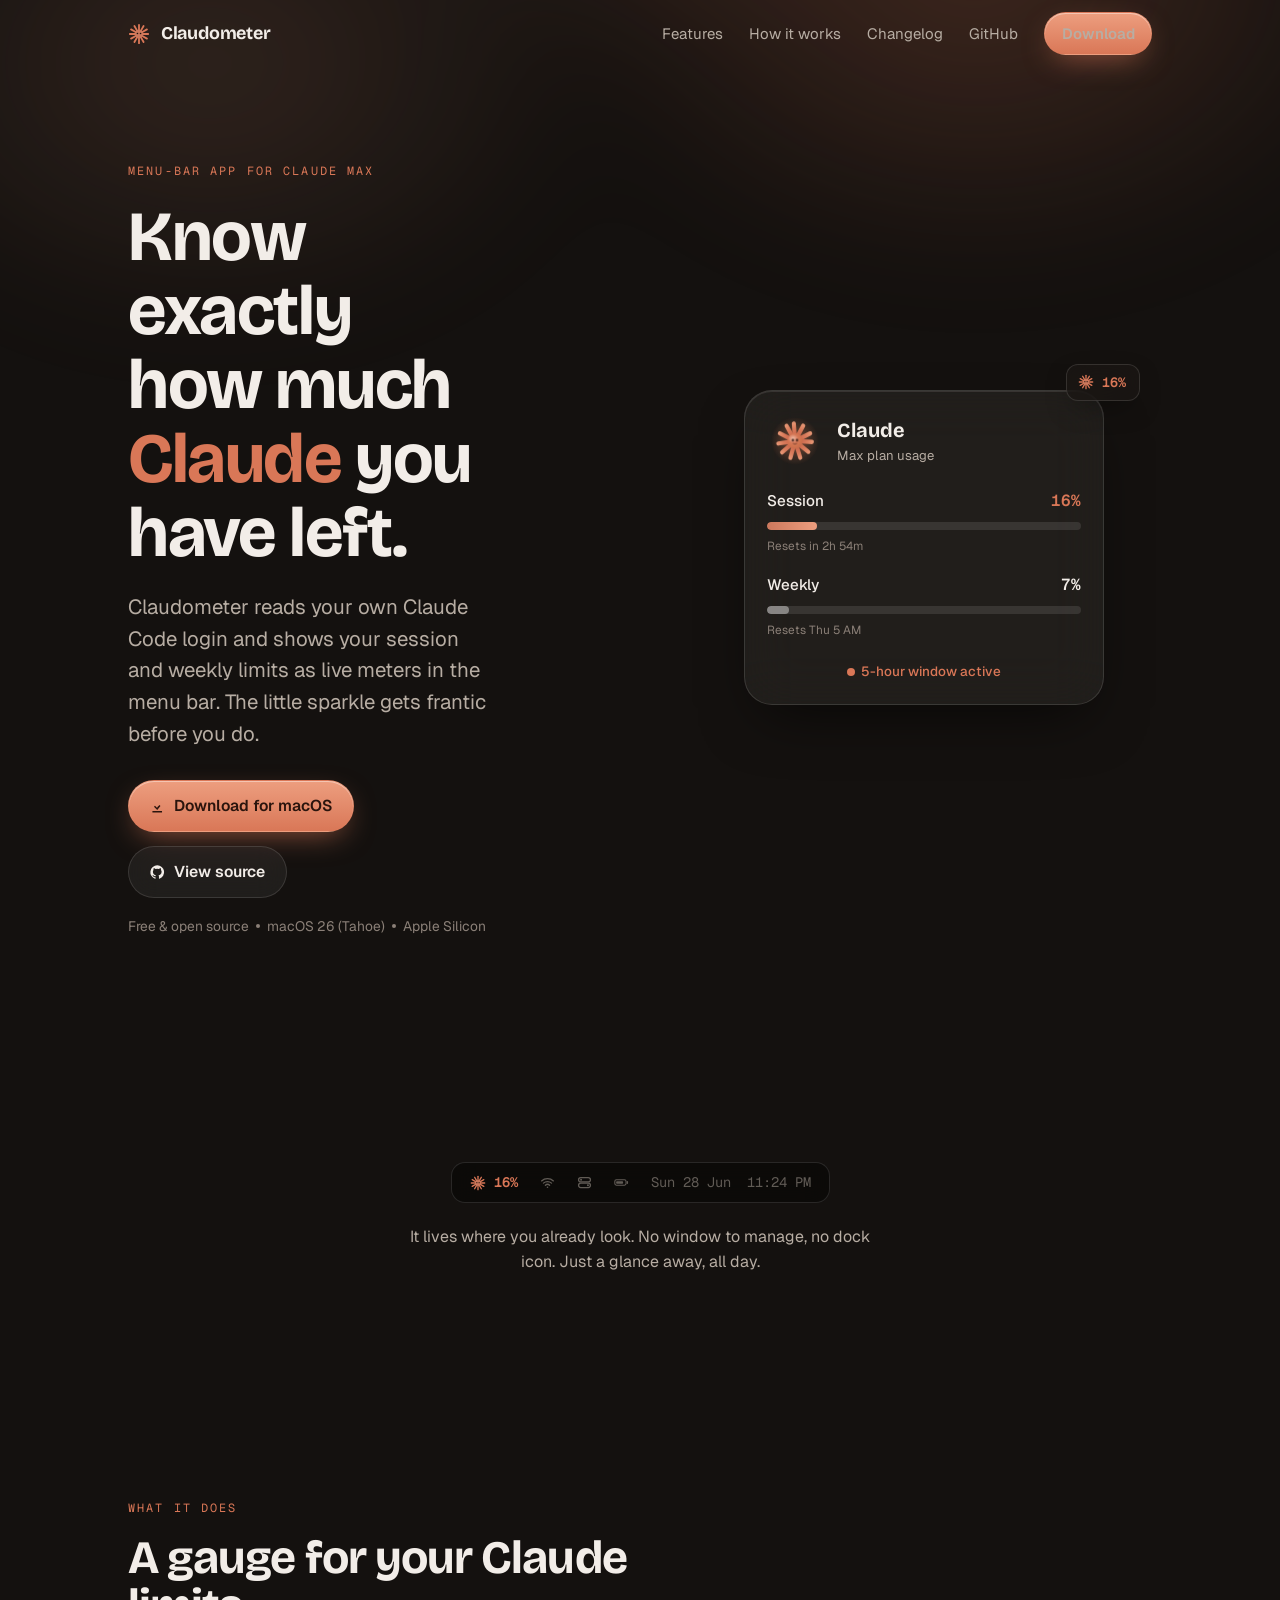
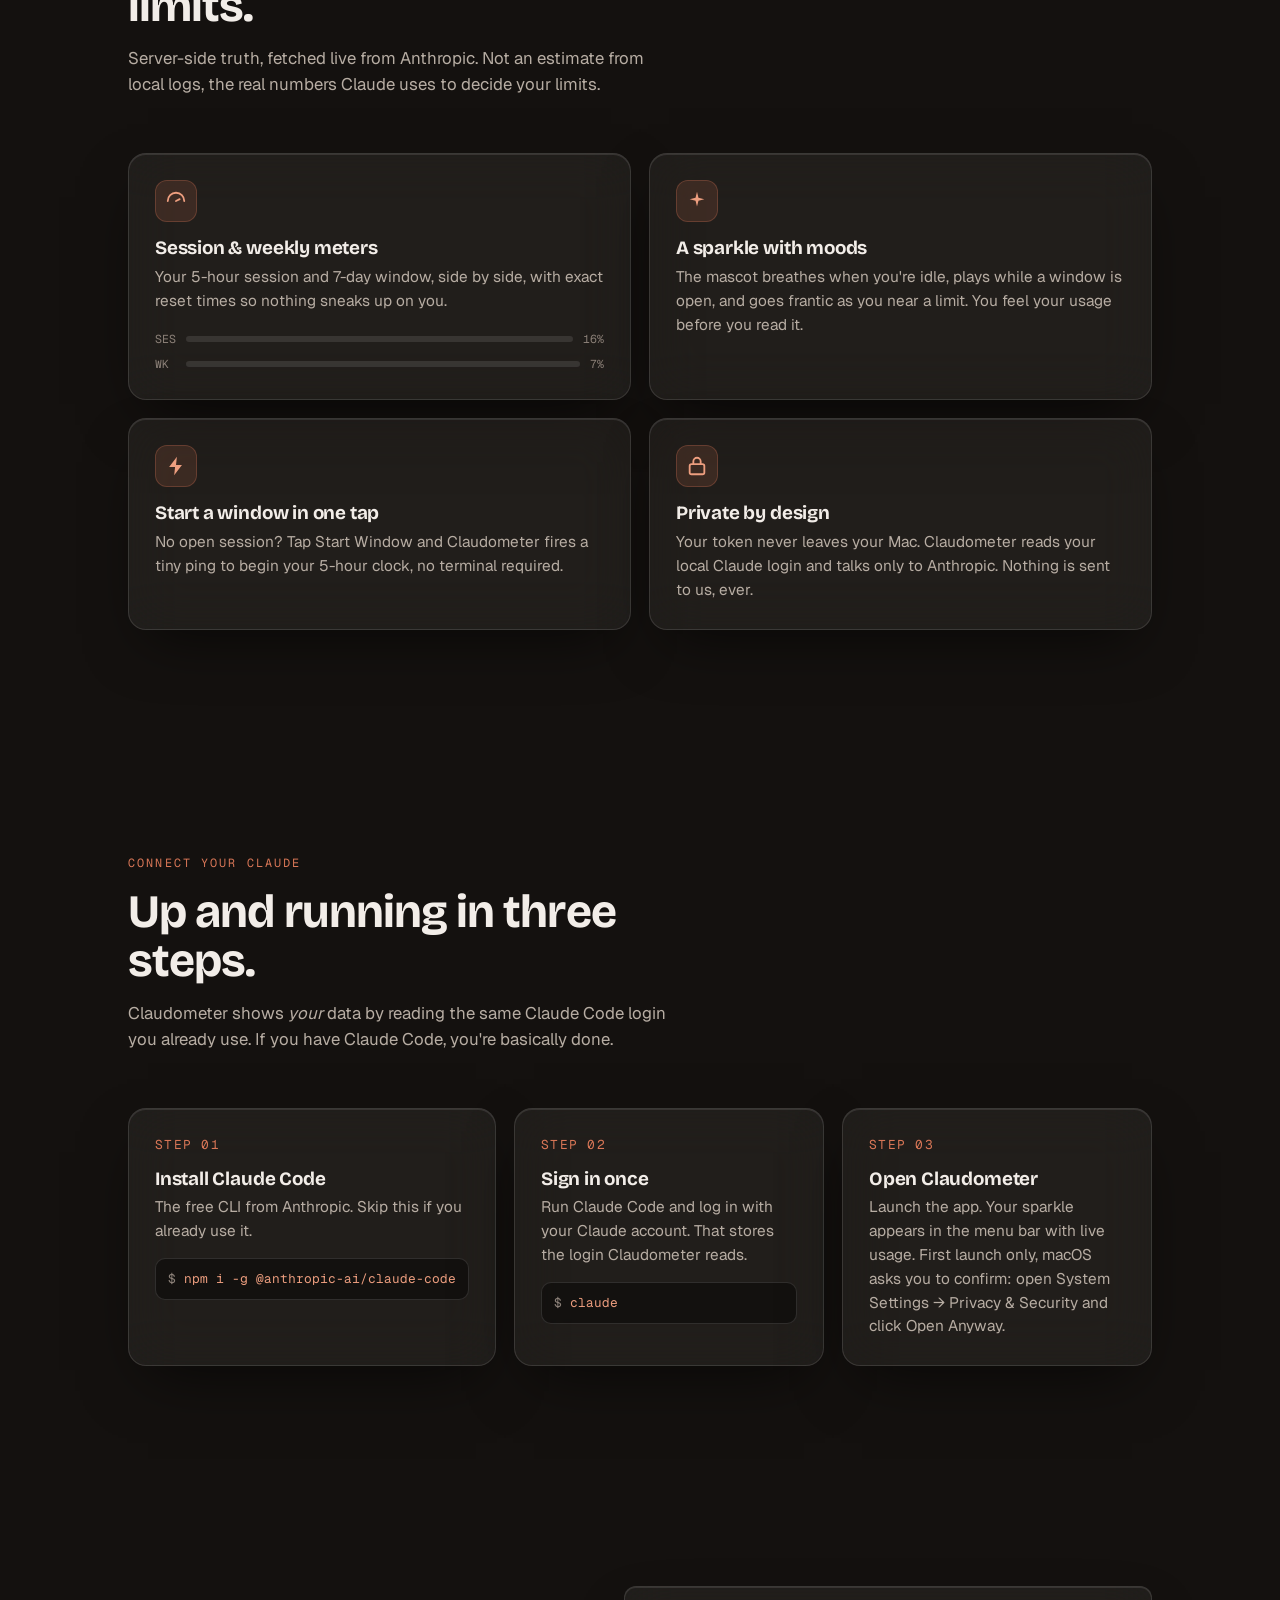
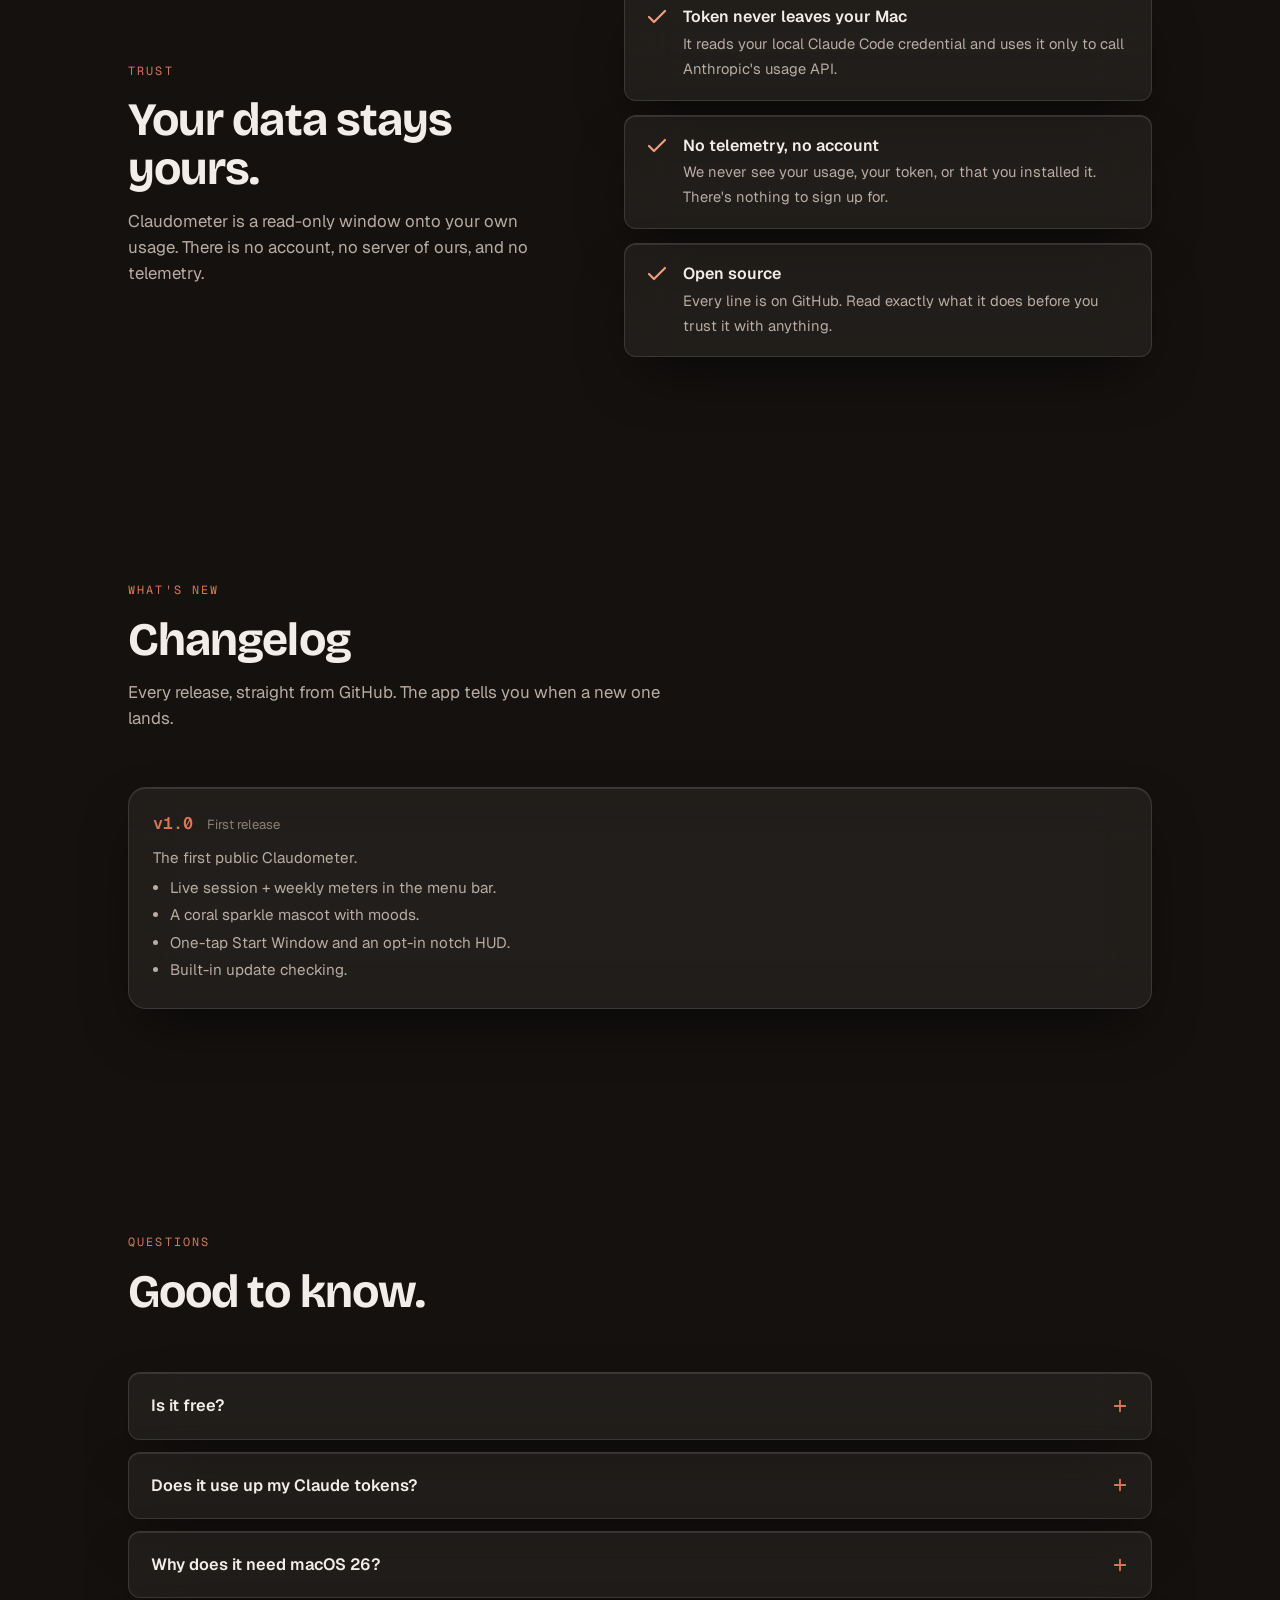
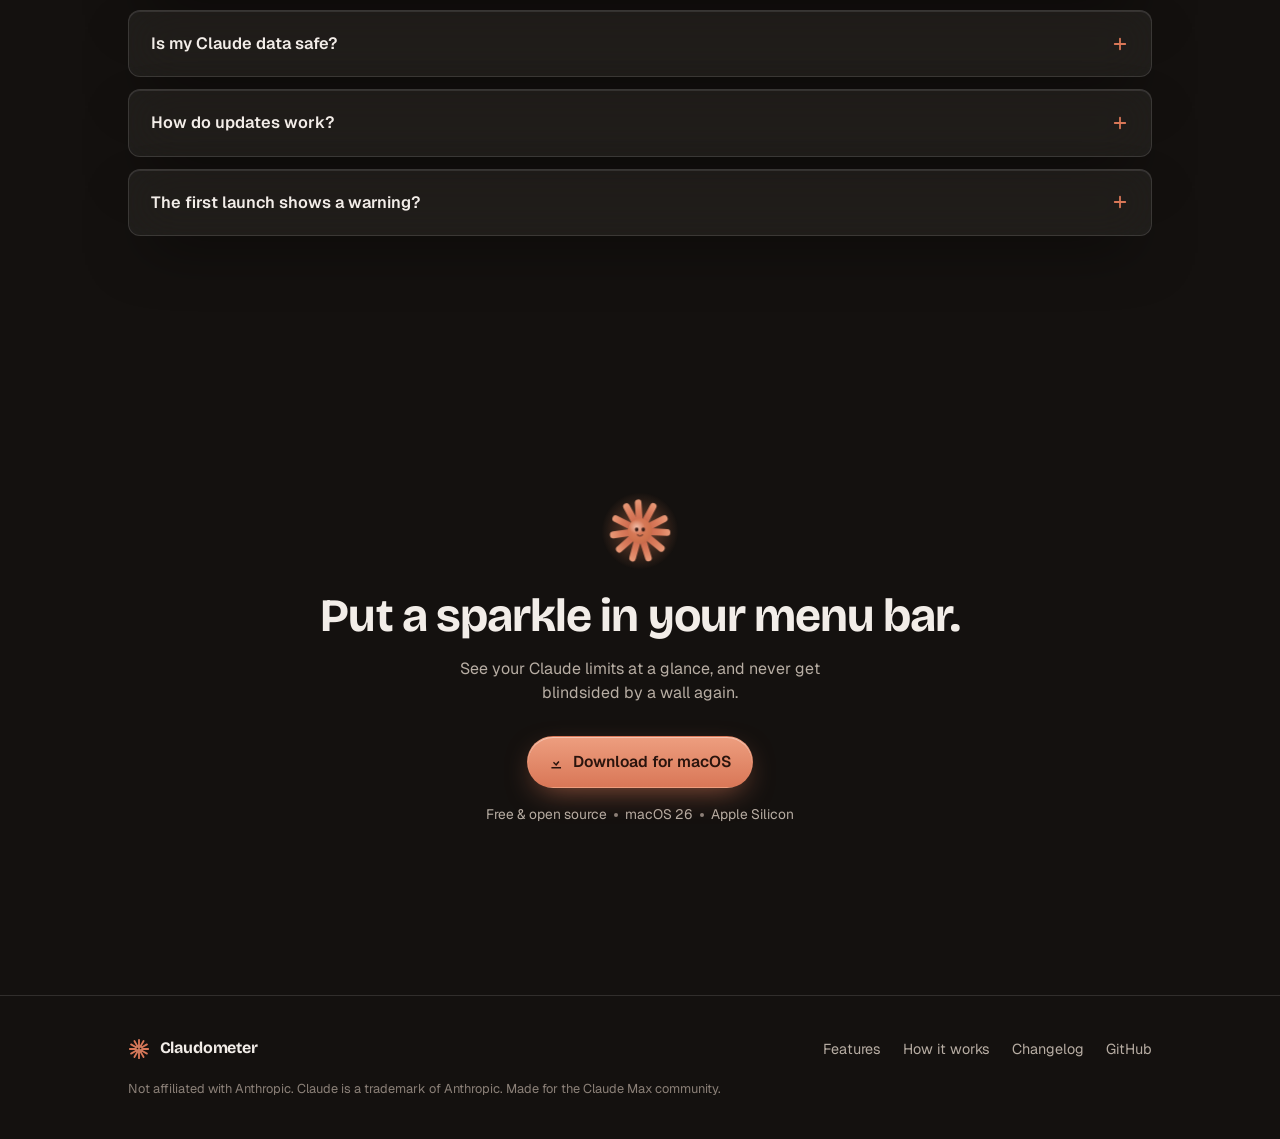
==== commit ae63e425: "chore: canonical domain is now claudometer.osama.me + codify ship-every-change workflow feedURL, OG/" ====
--- a/web/index.html
+++ b/web/index.html
@@ -17,14 +17,14 @@
 <meta property="og:title" content="Claudometer: your Claude usage in the menu bar" />
 <meta property="og:description" content="A live gauge for your Claude Max limits, right in the menu bar. The little sparkle gets frantic before you do." />
 <meta property="og:type" content="website" />
-<meta property="og:url" content="https://claudometer-byosama.vercel.app/" />
-<meta property="og:image" content="https://claudometer-byosama.vercel.app/og.png" />
+<meta property="og:url" content="https://claudometer.osama.me/" />
+<meta property="og:image" content="https://claudometer.osama.me/og.png" />
 <meta property="og:image:width" content="1200" />
 <meta property="og:image:height" content="630" />
 <meta name="twitter:card" content="summary_large_image" />
 <meta name="twitter:title" content="Claudometer: your Claude usage in the menu bar" />
 <meta name="twitter:description" content="A live gauge for your Claude Max limits, right in the menu bar." />
-<meta name="twitter:image" content="https://claudometer-byosama.vercel.app/og.png" />
+<meta name="twitter:image" content="https://claudometer.osama.me/og.png" />
 <meta name="theme-color" content="#14110f" />
 <link rel="icon" href="favicon.svg" type="image/svg+xml" />
 <link rel="apple-touch-icon" href="apple-touch-icon.png" />
